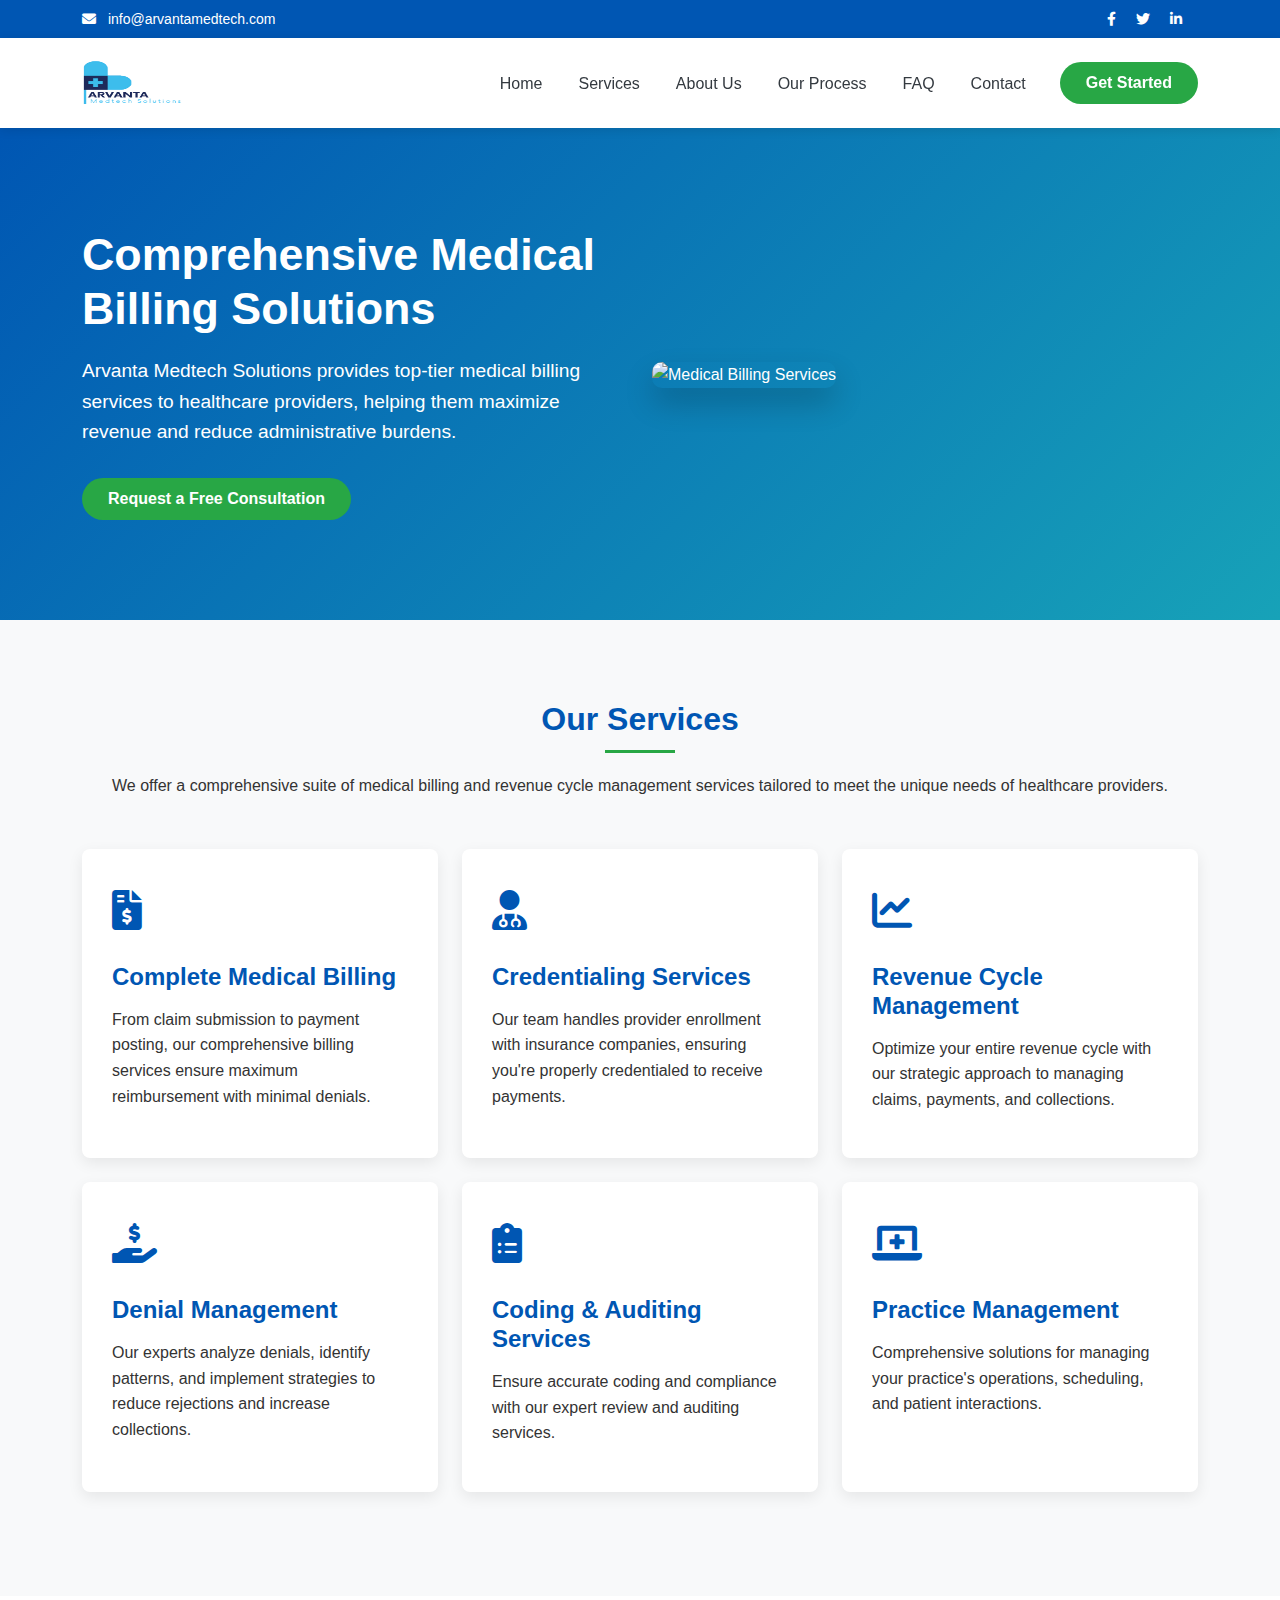
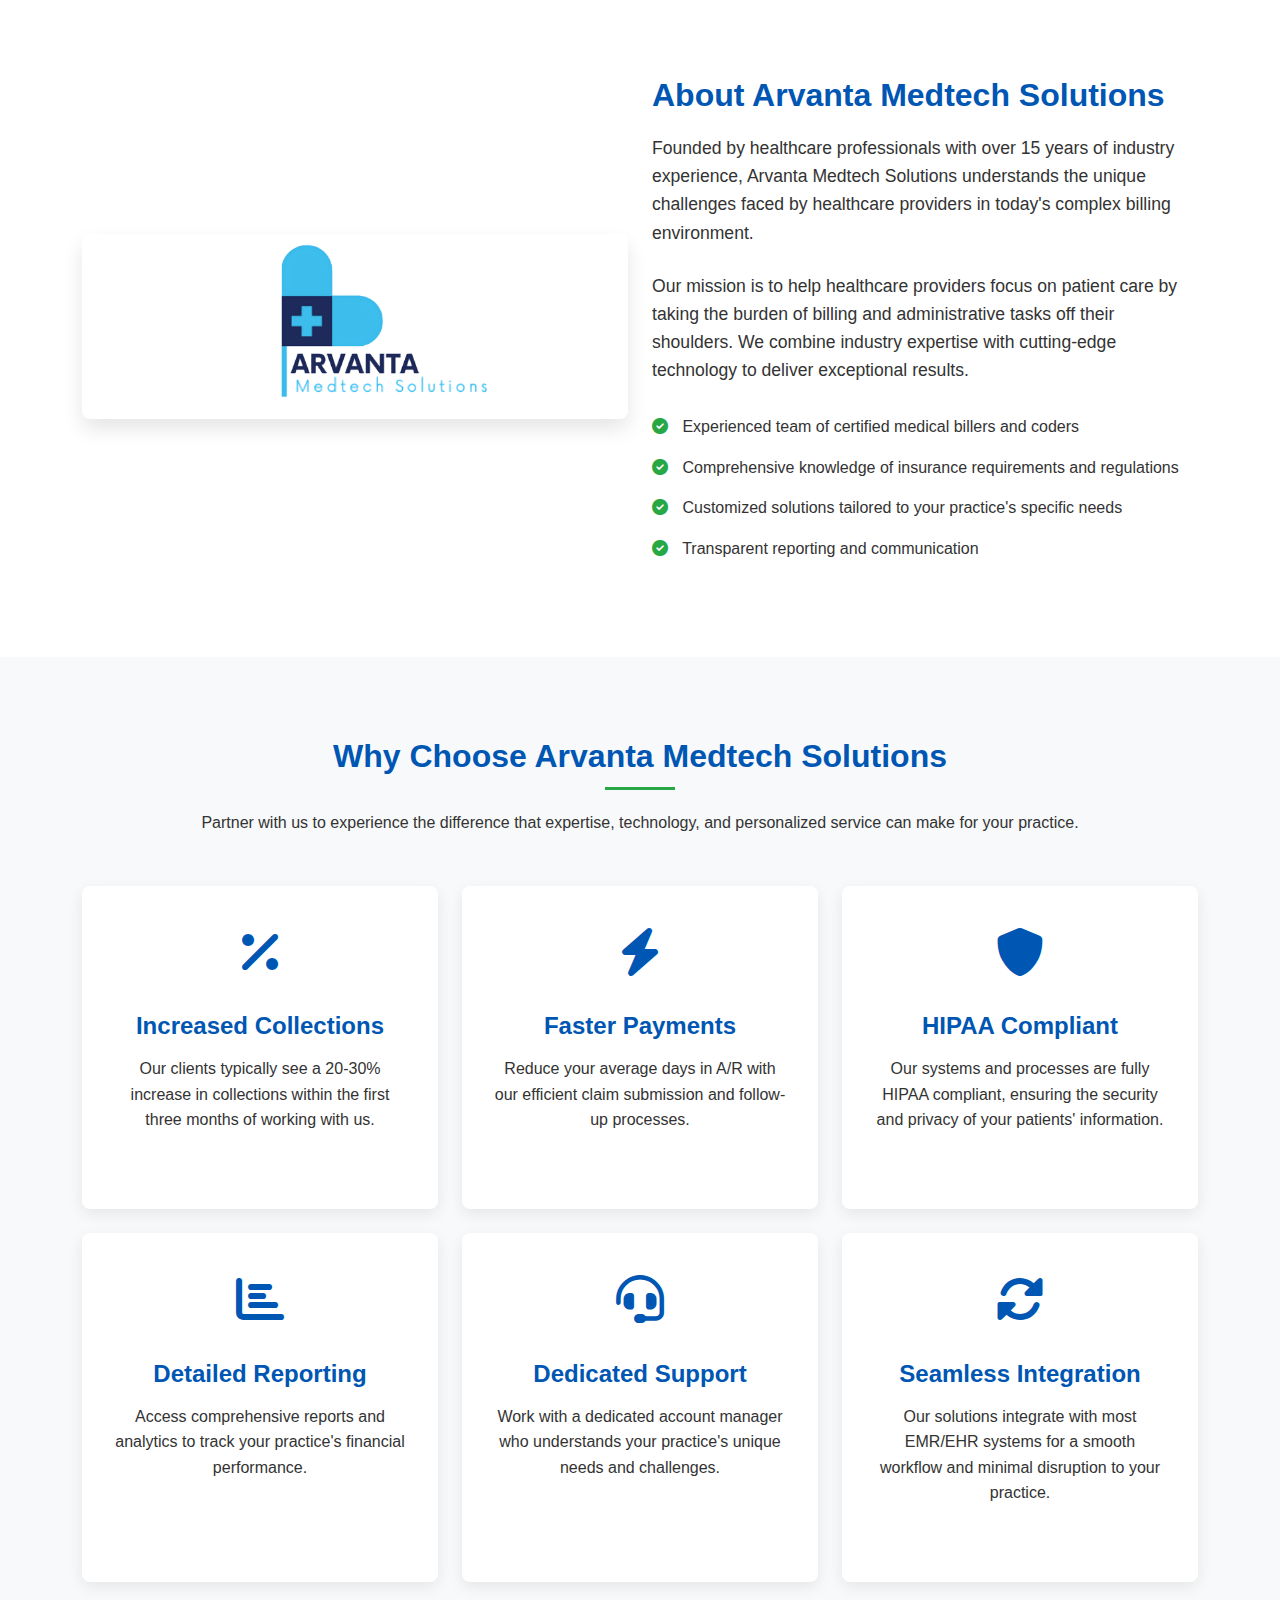
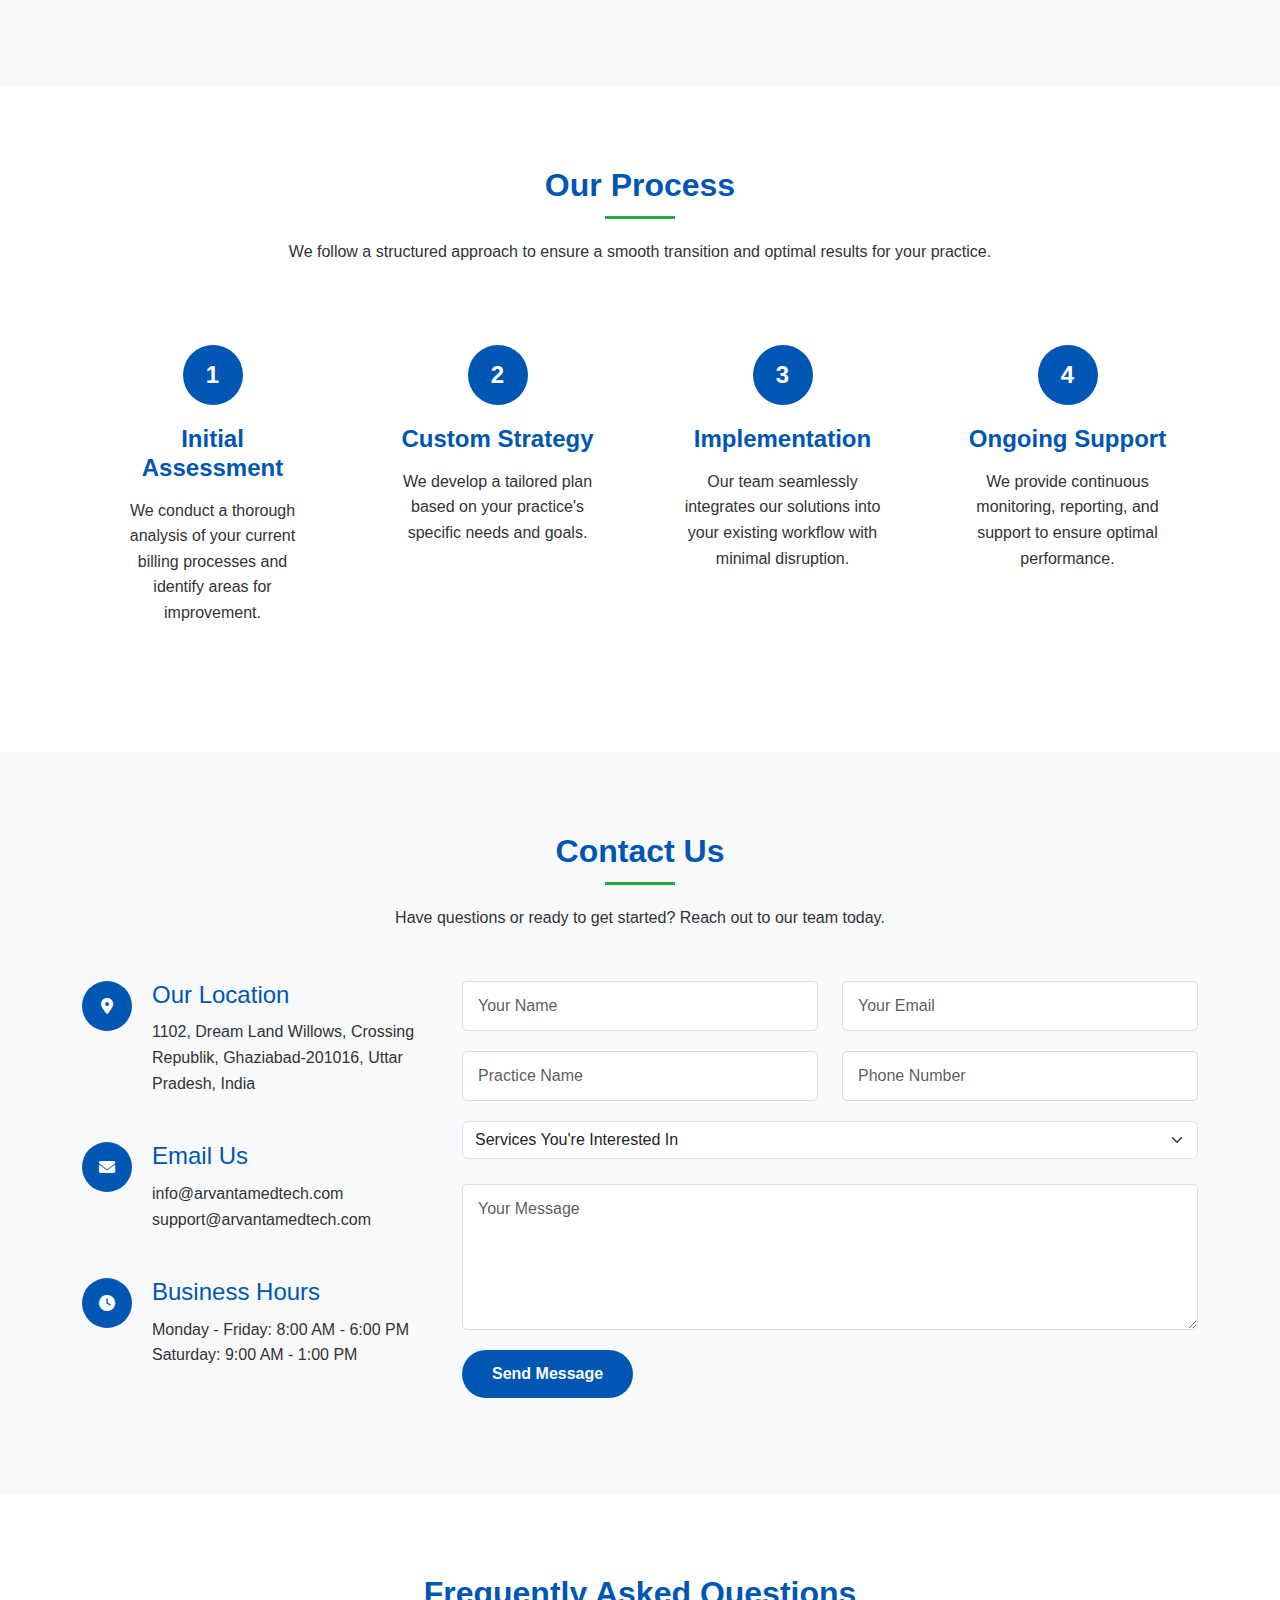
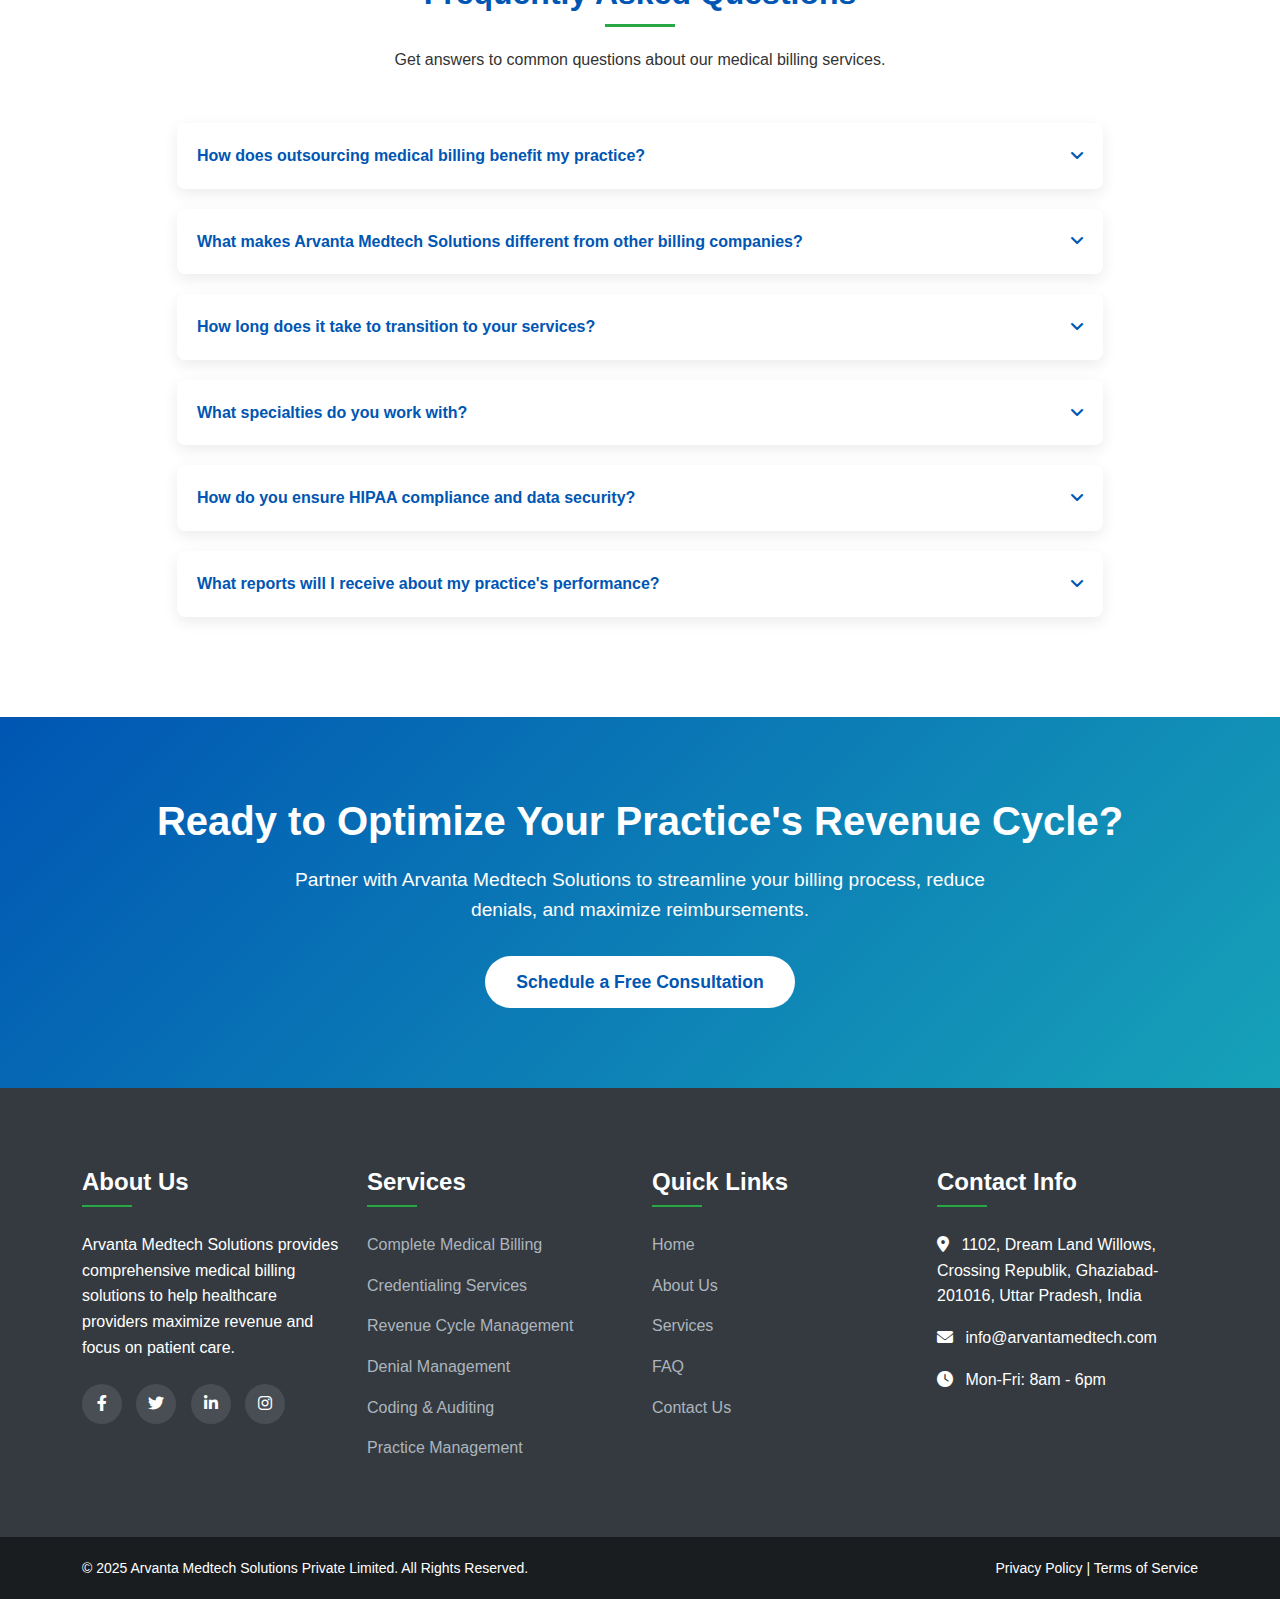
==== index.html @ c6ad0d0c "commit" ====
<!DOCTYPE html>
<html lang="en">
<head>
    <meta charset="UTF-8">
    <meta name="viewport" content="width=device-width, initial-scale=1.0">
    <title>Arvanta Medtech Solutions - Medical Billing Solutions</title>
    <!-- Bootstrap CSS -->
    <link href="https://cdn.jsdelivr.net/npm/bootstrap@5.3.0-alpha1/dist/css/bootstrap.min.css" rel="stylesheet">
    <!-- Font Awesome -->
    <link rel="icon" type="image/x-png" href="./assets/favicon.png">
    <link rel="stylesheet" href="https://cdnjs.cloudflare.com/ajax/libs/font-awesome/6.0.0/css/all.min.css">
    <link rel="stylesheet" href="./assets/style.css">
</head>
<body>
    <!-- Top Bar -->
    <div class="top-bar">
        <div class="container">
            <div class="row">
                <div class="col-md-6">
                    <i class="fas fa-envelope me-2"></i> info@arvantamedtech.com
                </div>
                <div class="col-md-6 text-end">
                    <a href="#" class="me-3"><i class="fab fa-facebook-f"></i></a>
                    <a href="#" class="me-3"><i class="fab fa-twitter"></i></a>
                    <a href="#" class="me-3"><i class="fab fa-linkedin-in"></i></a>
                </div>
            </div>
        </div>
    </div>
    
    <!-- Navigation -->
    <nav class="navbar navbar-expand-lg sticky-top">
        <div class="container">
            <a class="navbar-brand" href="index.html">
                <img src="./assets/amts_logo.png" alt="Arvanta Logo" height="400" width="100">
            </a>
            <button class="navbar-toggler" type="button" data-bs-toggle="collapse" data-bs-target="#navbarNav">
                <span class="navbar-toggler-icon"></span>
            </button>
            <div class="collapse navbar-collapse" id="navbarNav">
                <ul class="navbar-nav ms-auto">
                    <li class="nav-item">
                        <a class="nav-link" href="#home">Home</a>
                    </li>
                    <li class="nav-item">
                        <a class="nav-link" href="#services">Services</a>
                    </li>
                    <li class="nav-item">
                        <a class="nav-link" href="#about">About Us</a>
                    </li>
                    <li class="nav-item">
                        <a class="nav-link" href="#process">Our Process</a>
                    </li>
                    <li class="nav-item">
                        <a class="nav-link" href="#faq">FAQ</a>
                    </li>
                    <li class="nav-item">
                        <a class="nav-link" href="#contact">Contact</a>
                    </li>
                </ul>
                <a href="#contact" class="btn btn-get-started ms-3">Get Started</a>
            </div>
        </div>
    </nav>

    <!-- Hero Section -->
    <section id="home" class="hero-section">
        <div class="container">
            <div class="row align-items-center">
                <div class="col-lg-6 hero-content">
                    <h1>Comprehensive Medical Billing Solutions</h1>
                    <p>Arvanta Medtech Solutions provides top-tier medical billing services to healthcare providers, helping them maximize revenue and reduce administrative burdens.</p>
                    <a href="#contact" class="btn btn-get-started">Request a Free Consultation</a>
                </div>
                <div class="col-lg-6 hero-image">
                    <img src="/api/placeholder/600/400" alt="Medical Billing Services" class="img-fluid">
                </div>
            </div>
        </div>
    </section>
    
    <!-- Services Section -->
    <section id="services" class="services-section">
        <div class="container">
            <div class="section-heading">
                <h2>Our Services</h2>
                <p>We offer a comprehensive suite of medical billing and revenue cycle management services tailored to meet the unique needs of healthcare providers.</p>
            </div>
            
            <div class="row">
                <div class="col-md-4 mb-4">
                    <div class="service-card">
                        <div class="service-icon">
                            <i class="fas fa-file-invoice-dollar"></i>
                        </div>
                        <h4>Complete Medical Billing</h4>
                        <p>From claim submission to payment posting, our comprehensive billing services ensure maximum reimbursement with minimal denials.</p>
                    </div>
                </div>
                
                <div class="col-md-4 mb-4">
                    <div class="service-card">
                        <div class="service-icon">
                            <i class="fas fa-user-md"></i>
                        </div>
                        <h4>Credentialing Services</h4>
                        <p>Our team handles provider enrollment with insurance companies, ensuring you're properly credentialed to receive payments.</p>
                    </div>
                </div>
                
                <div class="col-md-4 mb-4">
                    <div class="service-card">
                        <div class="service-icon">
                            <i class="fas fa-chart-line"></i>
                        </div>
                        <h4>Revenue Cycle Management</h4>
                        <p>Optimize your entire revenue cycle with our strategic approach to managing claims, payments, and collections.</p>
                    </div>
                </div>
                
                <div class="col-md-4 mb-4">
                    <div class="service-card">
                        <div class="service-icon">
                            <i class="fas fa-hand-holding-usd"></i>
                        </div>
                        <h4>Denial Management</h4>
                        <p>Our experts analyze denials, identify patterns, and implement strategies to reduce rejections and increase collections.</p>
                    </div>
                </div>
                
                <div class="col-md-4 mb-4">
                    <div class="service-card">
                        <div class="service-icon">
                            <i class="fas fa-clipboard-list"></i>
                        </div>
                        <h4>Coding & Auditing Services</h4>
                        <p>Ensure accurate coding and compliance with our expert review and auditing services.</p>
                    </div>
                </div>
                
                <div class="col-md-4 mb-4">
                    <div class="service-card">
                        <div class="service-icon">
                            <i class="fas fa-laptop-medical"></i>
                        </div>
                        <h4>Practice Management</h4>
                        <p>Comprehensive solutions for managing your practice's operations, scheduling, and patient interactions.</p>
                    </div>
                </div>
            </div>
        </div>
    </section>
    <!-- About Section -->
    <section id="about" class="about-section">
        <div class="container">
            <div class="row align-items-center">
                <div class="col-lg-6 about-image">
                    <img src="./assets/logo.png" alt="About Arvanta Medtech" class="img-fluid">
                </div>
                <div class="col-lg-6 about-content">
                    <h2>About Arvanta Medtech Solutions</h2>
                    <p>Founded by healthcare professionals with over 15 years of industry experience, Arvanta Medtech Solutions understands the unique challenges faced by healthcare providers in today's complex billing environment.</p>
                    <p>Our mission is to help healthcare providers focus on patient care by taking the burden of billing and administrative tasks off their shoulders. We combine industry expertise with cutting-edge technology to deliver exceptional results.</p>
                    <div class="about-features">
                        <div class="feature-item">
                            <i class="fas fa-check-circle"></i> Experienced team of certified medical billers and coders
                        </div>
                        <div class="feature-item">
                            <i class="fas fa-check-circle"></i> Comprehensive knowledge of insurance requirements and regulations
                        </div>
                        <div class="feature-item">
                            <i class="fas fa-check-circle"></i> Customized solutions tailored to your practice's specific needs
                        </div>
                        <div class="feature-item">
                            <i class="fas fa-check-circle"></i> Transparent reporting and communication
                        </div>
                    </div>
                </div>
            </div>
        </div>
    </section>
    
    <!-- Why Choose Us -->
    <section id="why-choose" class="why-choose-us">
        <div class="container">
            <div class="section-heading">
                <h2>Why Choose Arvanta Medtech Solutions</h2>
                <p>Partner with us to experience the difference that expertise, technology, and personalized service can make for your practice.</p>
            </div>
            
            <div class="row">
                <div class="col-md-4 mb-4">
                    <div class="choose-us-card">
                        <div class="choose-us-icon">
                            <i class="fas fa-percentage"></i>
                        </div>
                        <h4>Increased Collections</h4>
                        <p>Our clients typically see a 20-30% increase in collections within the first three months of working with us.</p>
                    </div>
                </div>
                
                <div class="col-md-4 mb-4">
                    <div class="choose-us-card">
                        <div class="choose-us-icon">
                            <i class="fas fa-bolt"></i>
                        </div>
                        <h4>Faster Payments</h4>
                        <p>Reduce your average days in A/R with our efficient claim submission and follow-up processes.</p>
                    </div>
                </div>
                
                <div class="col-md-4 mb-4">
                    <div class="choose-us-card">
                        <div class="choose-us-icon">
                            <i class="fas fa-shield-alt"></i>
                        </div>
                        <h4>HIPAA Compliant</h4>
                        <p>Our systems and processes are fully HIPAA compliant, ensuring the security and privacy of your patients' information.</p>
                    </div>
                </div>
                
                <div class="col-md-4 mb-4">
                    <div class="choose-us-card">
                        <div class="choose-us-icon">
                            <i class="fas fa-chart-bar"></i>
                        </div>
                        <h4>Detailed Reporting</h4>
                        <p>Access comprehensive reports and analytics to track your practice's financial performance.</p>
                    </div>
                </div>
                
                <div class="col-md-4 mb-4">
                    <div class="choose-us-card">
                        <div class="choose-us-icon">
                            <i class="fas fa-headset"></i>
                        </div>
                        <h4>Dedicated Support</h4>
                        <p>Work with a dedicated account manager who understands your practice's unique needs and challenges.</p>
                    </div>
                </div>
                
                <div class="col-md-4 mb-4">
                    <div class="choose-us-card">
                        <div class="choose-us-icon">
                            <i class="fas fa-sync-alt"></i>
                        </div>
                        <h4>Seamless Integration</h4>
                        <p>Our solutions integrate with most EMR/EHR systems for a smooth workflow and minimal disruption to your practice.</p>
                    </div>
                </div>
            </div>
        </div>
    </section>
    
    <!-- Process Section -->
    <section id="process" class="process-section">
        <div class="container">
            <div class="section-heading">
                <h2>Our Process</h2>
                <p>We follow a structured approach to ensure a smooth transition and optimal results for your practice.</p>
            </div>
            
            <div class="row">
                <div class="col-md-3">
                    <div class="process-step">
                        <div class="step-number">1</div>
                        <h4>Initial Assessment</h4>
                        <p>We conduct a thorough analysis of your current billing processes and identify areas for improvement.</p>
                    </div>
                </div>
                
                <div class="col-md-3">
                    <div class="process-step">
                        <div class="step-number">2</div>
                        <h4>Custom Strategy</h4>
                        <p>We develop a tailored plan based on your practice's specific needs and goals.</p>
                    </div>
                </div>
                
                <div class="col-md-3">
                    <div class="process-step">
                        <div class="step-number">3</div>
                        <h4>Implementation</h4>
                        <p>Our team seamlessly integrates our solutions into your existing workflow with minimal disruption.</p>
                    </div>
                </div>
                
                <div class="col-md-3">
                    <div class="process-step">
                        <div class="step-number">4</div>
                        <h4>Ongoing Support</h4>
                        <p>We provide continuous monitoring, reporting, and support to ensure optimal performance.</p>
                    </div>
                </div>
            </div>
        </div>
    </section>

<!-- Contact Section -->
<section id="contact" class="contact-section">
    <div class="container">
        <div class="section-heading">
            <h2>Contact Us</h2>
            <p>Have questions or ready to get started? Reach out to our team today.</p>
        </div>
        
        <div class="row">
            <div class="col-lg-4">
                <div class="contact-info">
                    <div class="contact-info-item">
                        <div class="contact-icon">
                            <i class="fas fa-map-marker-alt"></i>
                        </div>
                        <div class="contact-details">
                            <h4>Our Location</h4>
                            <p>1102, Dream Land Willows, Crossing Republik, Ghaziabad-201016, Uttar Pradesh, India</p>
                        </div>
                    </div>
                    
                    <div class="contact-info-item">
                        <div class="contact-icon">
                            <i class="fas fa-envelope"></i>
                        </div>
                        <div class="contact-details">
                            <h4>Email Us</h4>
                            <p>info@arvantamedtech.com<br>support@arvantamedtech.com</p>
                        </div>
                    </div>
                    
                    <div class="contact-info-item">
                        <div class="contact-icon">
                            <i class="fas fa-clock"></i>
                        </div>
                        <div class="contact-details">
                            <h4>Business Hours</h4>
                            <p>Monday - Friday: 8:00 AM - 6:00 PM<br>Saturday: 9:00 AM - 1:00 PM</p>
                        </div>
                    </div>
                </div>
            </div>
            
            <div class="col-lg-8">
                <form class="contact-form">
                    <div class="row">
                        <div class="col-md-6">
                            <input type="text" class="form-control" placeholder="Your Name" required>
                        </div>
                        <div class="col-md-6">
                            <input type="email" class="form-control" placeholder="Your Email" required>
                        </div>
                    </div>
                    
                    <div class="row">
                        <div class="col-md-6">
                            <input type="text" class="form-control" placeholder="Practice Name">
                        </div>
                        <div class="col-md-6">
                            <input type="tel" class="form-control" placeholder="Phone Number">
                        </div>
                    </div>
                    
                    <div class="row">
                        <div class="col">
                            <select class="form-select">
                                <option selected>Services You're Interested In</option>
                                <option value="1">Complete Medical Billing</option>
                                <option value="2">Credentialing Services</option>
                                <option value="3">Revenue Cycle Management</option>
                                <option value="4">Denial Management</option>
                                <option value="5">Coding & Auditing Services</option>
                                <option value="6">Practice Management</option>
                            </select><br>
                        </div>
                    </div>
                    
                    <div class="row">
                        <div class="col">
                            <textarea class="form-control" rows="5" placeholder="Your Message" required></textarea>
                        </div>
                    </div>
                    
                    <div class="row">
                        <div class="col">
                            <button type="submit" class="btn btn-submit">Send Message</button>
                        </div>
                    </div>
                </form>
            </div>
        </div>
    </div>
</section>
<!-- FAQ Section -->
<section id="faq" class="faq-section">
    <div class="container">
        <div class="section-heading">
            <h2>Frequently Asked Questions</h2>
            <p>Get answers to common questions about our medical billing services.</p>
        </div>
        
        <div class="row">
            <div class="col-lg-10 mx-auto">
                <div class="faq-item">
                    <div class="faq-question">
                        How does outsourcing medical billing benefit my practice?
                    </div>
                    <div class="faq-answer">
                        <p>Outsourcing medical billing to Arvanta Medtech Solutions offers numerous benefits, including increased revenue, reduced administrative burden, fewer claim denials, faster payments, and access to billing expertise without the overhead of hiring and training in-house staff. Our specialized team stays up-to-date with the latest coding and billing regulations to ensure compliance and maximize reimbursements.</p>
                    </div>
                </div>
                
                <div class="faq-item">
                    <div class="faq-question">
                        What makes Arvanta Medtech Solutions different from other billing companies?
                    </div>
                    <div class="faq-answer">
                        <p>Arvanta Medtech Solutions stands out through our personalized approach, dedicated account managers, specialized expertise in multiple specialties, transparent reporting, and proven track record of increasing collections. We don't just process claims - we partner with you to optimize your entire revenue cycle and provide ongoing support and strategic guidance.</p>
                    </div>
                </div>
                
                <div class="faq-item">
                    <div class="faq-question">
                        How long does it take to transition to your services?
                    </div>
                    <div class="faq-answer">
                        <p>The transition to our services typically takes 2-4 weeks, depending on the size and complexity of your practice. Our implementation team works closely with your staff to ensure a smooth transition with minimal disruption to your operations. We provide comprehensive training and support throughout the process.</p>
                    </div>
                </div>
                
                <div class="faq-item">
                    <div class="faq-question">
                        What specialties do you work with?
                    </div>
                    <div class="faq-answer">
                        <p>We work with a wide range of medical specialties, including but not limited to: Family Medicine, Internal Medicine, Cardiology, Orthopedics, Pediatrics, OB/GYN, Neurology, Dermatology, Psychiatry, Physical Therapy, and Urgent Care. Our team has specialized knowledge in the billing requirements for each specialty we serve.</p>
                    </div>
                </div>
                
                <div class="faq-item">
                    <div class="faq-question">
                        How do you ensure HIPAA compliance and data security?
                    </div>
                    <div class="faq-answer">
                        <p>We maintain strict HIPAA compliance through secure data transmission protocols, staff training, regular security audits, and encrypted systems. All our processes and technology are designed to protect patient information and ensure privacy. We undergo regular third-party security assessments and maintain comprehensive security policies and procedures.</p>
                    </div>
                </div>
                
                <div class="faq-item">
                    <div class="faq-question">
                        What reports will I receive about my practice's performance?
                    </div>
                    <div class="faq-answer">
                        <p>You'll receive comprehensive monthly performance reports that include key metrics such as collections, accounts receivable, denial rates, and aging reports. We also provide customized reports based on your specific needs and goals. Our analytics platform gives you real-time access to your practice's financial performance data.</p>
                    </div>
                </div>
            </div>
        </div>
    </div>
</section>

<!-- CTA Section -->
<section class="cta-section">
    <div class="container">
        <div class="cta-content">
            <h2>Ready to Optimize Your Practice's Revenue Cycle?</h2>
            <p>Partner with Arvanta Medtech Solutions to streamline your billing process, reduce denials, and maximize reimbursements.</p>
            <a href="#contact" class="btn btn-cta">Schedule a Free Consultation</a>
        </div>
    </div>
</section>

<!-- Footer -->
<footer class="footer">
    <div class="container">
        <div class="row">
            <div class="col-lg-3 col-md-6 mb-4 mb-lg-0">
                <div class="footer-widget">
                    <h4>About Us</h4>
                    <p>Arvanta Medtech Solutions provides comprehensive medical billing solutions to help healthcare providers maximize revenue and focus on patient care.</p>
                    <div class="footer-social mt-4">
                        <a href="#"><i class="fab fa-facebook-f"></i></a>
                        <a href="#"><i class="fab fa-twitter"></i></a>
                        <a href="#"><i class="fab fa-linkedin-in"></i></a>
                        <a href="#"><i class="fab fa-instagram"></i></a>
                    </div>
                </div>
            </div>
            
            <div class="col-lg-3 col-md-6 mb-4 mb-lg-0">
                <div class="footer-widget">
                    <h4>Services</h4>
                    <ul class="footer-links">
                        <li><a href="#">Complete Medical Billing</a></li>
                        <li><a href="#">Credentialing Services</a></li>
                        <li><a href="#">Revenue Cycle Management</a></li>
                        <li><a href="#">Denial Management</a></li>
                        <li><a href="#">Coding & Auditing</a></li>
                        <li><a href="#">Practice Management</a></li>
                    </ul>
                </div>
            </div>
            
            <div class="col-lg-3 col-md-6 mb-4 mb-lg-0">
                <div class="footer-widget">
                    <h4>Quick Links</h4>
                    <ul class="footer-links">
                        <li><a href="#home">Home</a></li>
                        <li><a href="#about">About Us</a></li>
                        <li><a href="#services">Services</a></li>
                        <li><a href="#faq">FAQ</a></li>
                        <li><a href="#contact">Contact Us</a></li>
                    </ul>
                </div>
            </div>
            
            <div class="col-lg-3 col-md-6">
                <div class="footer-widget">
                    <h4>Contact Info</h4>
                    <div class="footer-contact-info">
                        <p><i class="fas fa-map-marker-alt me-2"></i> 1102, Dream Land Willows, Crossing Republik, Ghaziabad-201016, Uttar Pradesh, India</p>
                        <p><i class="fas fa-envelope me-2"></i> info@arvantamedtech.com</p>
                        <p><i class="fas fa-clock me-2"></i> Mon-Fri: 8am - 6pm</p>
                    </div>
                </div>
            </div>
        </div>
    </div>
    
    <div class="footer-bottom">
        <div class="container">
            <div class="row">
                <div class="col-md-6">
                    <p>&copy; 2025 Arvanta Medtech Solutions Private Limited. All Rights Reserved.</p>
                </div>
                <div class="col-md-6 text-md-end">
                    <p>Privacy Policy | Terms of Service</p>
                </div>
            </div>
        </div>
    </div>
</footer>

<!-- Bootstrap JS Bundle with Popper -->
<script src="https://cdn.jsdelivr.net/npm/bootstrap@5.3.0-alpha1/dist/js/bootstrap.bundle.min.js"></script>

<!-- Custom JavaScript -->
<script src="./assets/myscripts.js"></script>
</body>
</html>
---- assets/style.css ----
/* Custom CSS */
:root {
    --primary-color: #0056b3;
    --secondary-color: #17a2b8;
    --dark-color: #343a40;
    --light-color: #f8f9fa;
    --accent-color: #28a745;
}

body {
    font-family: 'Arial', sans-serif;
    line-height: 1.6;
    color: #333;
}

/* Header Styles */
.top-bar {
    background-color: var(--primary-color);
    color: white;
    padding: 8px 0;
    font-size: 14px;
}

.top-bar a {
    color: white;
    text-decoration: none;
}

.navbar {
    padding: 15px 0;
    background-color: white;
    box-shadow: 0 2px 10px rgba(0,0,0,0.1);
}

.navbar-brand img {
    max-height: 50px;
}

.nav-link {
    color: var(--dark-color) !important;
    font-weight: 500;
    margin: 0 10px;
    transition: color 0.3s;
}

.nav-link:hover {
    color: var(--primary-color) !important;
}

.btn-get-started {
    background-color: var(--accent-color);
    color: white;
    border-radius: 30px;
    padding: 8px 25px;
    font-weight: 600;
    transition: all 0.3s;
}

.btn-get-started:hover {
    background-color: #218838;
    transform: translateY(-2px);
}

/* Hero Section */
.hero-section {
    background: linear-gradient(135deg, var(--primary-color) 0%, var(--secondary-color) 100%);
    color: white;
    padding: 100px 0;
    position: relative;
}

.hero-content h1 {
    font-size: 2.8rem;
    font-weight: 700;
    margin-bottom: 20px;
}

.hero-content p {
    font-size: 1.2rem;
    margin-bottom: 30px;
    max-width: 600px;
}

.hero-image img {
    max-width: 100%;
    border-radius: 10px;
    box-shadow: 0 15px 30px rgba(0,0,0,0.2);
}

/* Services Section */
.services-section {
    padding: 80px 0;
    background-color: var(--light-color);
}

.section-heading {
    text-align: center;
    margin-bottom: 50px;
}

.section-heading h2 {
    color: var(--primary-color);
    font-weight: 700;
    position: relative;
    padding-bottom: 15px;
    margin-bottom: 20px;
}

.section-heading h2:after {
    content: '';
    position: absolute;
    bottom: 0;
    left: 50%;
    transform: translateX(-50%);
    height: 3px;
    width: 70px;
    background-color: var(--accent-color);
}

.service-card {
    background: white;
    border-radius: 8px;
    padding: 30px;
    box-shadow: 0 5px 15px rgba(0,0,0,0.08);
    transition: all 0.3s;
    height: 100%;
}

.service-card:hover {
    transform: translateY(-10px);
    box-shadow: 0 15px 30px rgba(0,0,0,0.12);
}

.service-icon {
    font-size: 2.5rem;
    color: var(--primary-color);
    margin-bottom: 20px;
}

.service-card h4 {
    color: var(--primary-color);
    font-weight: 600;
    margin-bottom: 15px;
}
    
/* About Section */
.about-section {
    padding: 80px 0;
}

.about-image img {
    width: 100%;
    border-radius: 8px;
    box-shadow: 0 10px 20px rgba(0,0,0,0.1);
}

.about-content h2 {
    color: var(--primary-color);
    font-weight: 700;
    margin-bottom: 20px;
}

.about-content p {
    margin-bottom: 25px;
    font-size: 1.1rem;
}

.about-features {
    margin-top: 30px;
}

.feature-item {
    margin-bottom: 15px;
}

.feature-item i {
    color: var(--accent-color);
    margin-right: 10px;
}

/* Why Choose Us */
.why-choose-us {
    background-color: var(--light-color);
    padding: 80px 0;
}

.choose-us-card {
    text-align: center;
    padding: 30px;
    background: white;
    border-radius: 8px;
    box-shadow: 0 5px 15px rgba(0,0,0,0.08);
    margin-bottom: 30px;
    height: 100%;
    transition: all 0.3s;
}

.choose-us-card:hover {
    transform: translateY(-10px);
    box-shadow: 0 15px 30px rgba(0,0,0,0.12);
}

.choose-us-icon {
    font-size: 3rem;
    color: var(--primary-color);
    margin-bottom: 20px;
}

.choose-us-card h4 {
    color: var(--primary-color);
    font-weight: 600;
    margin-bottom: 15px;
}

/* Process Section */
.process-section {
    padding: 80px 0;
}

.process-step {
    text-align: center;
    padding: 30px;
    position: relative;
}

.step-number {
    display: inline-block;
    width: 60px;
    height: 60px;
    line-height: 60px;
    border-radius: 50%;
    background-color: var(--primary-color);
    color: white;
    font-size: 24px;
    font-weight: 600;
    margin-bottom: 20px;
}

.process-step h4 {
    color: var(--primary-color);
    font-weight: 600;
    margin-bottom: 15px;
}

.process-step:after {
    content: '';
    position: absolute;
    top: 30px;
    right: -30px;
    width: 60px;
    height: 2px;
    background-color: var(--primary-color);
}

.process-step:last-child:after {
    display: none;
}

/* Testimonials Section */
.testimonials-section {
    background-color: var(--light-color);
    padding: 80px 0;
}

.testimonial-card {
    background: white;
    border-radius: 8px;
    padding: 30px;
    box-shadow: 0 5px 15px rgba(0,0,0,0.08);
    height: 100%;
}

.testimonial-text {
    font-style: italic;
    margin-bottom: 20px;
    position: relative;
    padding-left: 20px;
    border-left: 3px solid var(--primary-color);
}

.testimonial-client {
    display: flex;
    align-items: center;
}

.client-image {
    width: 60px;
    height: 60px;
    border-radius: 50%;
    overflow: hidden;
    margin-right: 15px;
}

.client-image img {
    width: 100%;
    height: 100%;
    object-fit: cover;
}

.client-info h5 {
    margin-bottom: 5px;
    color: var(--primary-color);
}

.client-info p {
    margin-bottom: 0;
    color: #6c757d;
}

/* CTA Section */
.cta-section {
    background: linear-gradient(135deg, var(--primary-color) 0%, var(--secondary-color) 100%);
    padding: 80px 0;
    color: white;
    text-align: center;
}

.cta-content h2 {
    font-size: 2.5rem;
    font-weight: 700;
    margin-bottom: 20px;
}

.cta-content p {
    font-size: 1.2rem;
    margin-bottom: 30px;
    max-width: 700px;
    margin-left: auto;
    margin-right: auto;
}

.btn-cta {
    background-color: white;
    color: var(--primary-color);
    border-radius: 30px;
    padding: 12px 30px;
    font-weight: 600;
    font-size: 1.1rem;
    transition: all 0.3s;
}

.btn-cta:hover {
    background-color: var(--accent-color);
    color: white;
    transform: translateY(-3px);
}

/* FAQ Section */
.faq-section {
    padding: 80px 0;
}

.faq-item {
    margin-bottom: 20px;
}

.faq-question {
    background-color: white;
    padding: 20px;
    border-radius: 8px;
    box-shadow: 0 5px 15px rgba(0,0,0,0.08);
    cursor: pointer;
    position: relative;
    font-weight: 600;
    color: var(--primary-color);
}

.faq-question:after {
    content: "\f107";
    font-family: "Font Awesome 5 Free";
    position: absolute;
    right: 20px;
    top: 50%;
    transform: translateY(-50%);
    transition: all 0.3s;
}

.faq-question.active:after {
    transform: translateY(-50%) rotate(180deg);
}

.faq-answer {
    padding: 20px;
    background-color: #f8f9fa;
    border-radius: 0 0 8px 8px;
    display: none;
}

/* Contact Section */
.contact-section {
    padding: 80px 0;
    background-color: var(--light-color);
}

.contact-info-item {
    display: flex;
    margin-bottom: 30px;
}

.contact-icon {
    width: 50px;
    height: 50px;
    background-color: var(--primary-color);
    color: white;
    border-radius: 50%;
    display: flex;
    align-items: center;
    justify-content: center;
    margin-right: 20px;
    flex-shrink: 0;
}

.contact-details h4 {
    color: var(--primary-color);
    margin-bottom: 10px;
}

.contact-form input,
.contact-form textarea {
    border-radius: 5px;
    padding: 12px 15px;
    margin-bottom: 20px;
    border: 1px solid #ddd;
}

.btn-submit {
    background-color: var(--primary-color);
    color: white;
    border: none;
    padding: 12px 30px;
    border-radius: 30px;
    font-weight: 600;
    transition: all 0.3s;
}

.btn-submit:hover {
    background-color: var(--secondary-color);
    transform: translateY(-2px);
}

/* Footer */
.footer {
    background-color: var(--dark-color);
    color: white;
    padding: 80px 0 0;
}

.footer-widget h4 {
    color: white;
    margin-bottom: 25px;
    font-weight: 600;
    position: relative;
    padding-bottom: 10px;
}

.footer-widget h4:after {
    content: '';
    position: absolute;
    bottom: 0;
    left: 0;
    height: 2px;
    width: 50px;
    background-color: var(--accent-color);
}

.footer-links {
    list-style: none;
    padding-left: 0;
}

.footer-links li {
    margin-bottom: 15px;
}

.footer-links a {
    color: #adb5bd;
    text-decoration: none;
    transition: all 0.3s;
}

.footer-links a:hover {
    color: white;
    padding-left: 5px;
}

.footer-social a {
    display: inline-block;
    width: 40px;
    height: 40px;
    background-color: rgba(255,255,255,0.1);
    color: white;
    border-radius: 50%;
    text-align: center;
    line-height: 40px;
    margin-right: 10px;
    transition: all 0.3s;
}

.footer-social a:hover {
    background-color: var(--primary-color);
    transform: translateY(-3px);
}

.footer-bottom {
    background-color: #1a1d20;
    padding: 20px 0;
    margin-top: 60px;
    font-size: 14px;
}

.footer-bottom p {
    margin-bottom: 0;
}

/* Responsive Styles */
@media (max-width: 991px) {
    .hero-content {
        text-align: center;
        margin-bottom: 40px;
    }
    
    .process-step:after {
        display: none;
    }
    
    .about-image {
        margin-bottom: 30px;
    }
}

@media (max-width: 767px) {
    .hero-section {
        padding: 60px 0;
    }
    
    .hero-content h1 {
        font-size: 2.2rem;
    }
    
    .section-heading h2 {
        font-size: 1.8rem;
    }
    
    .cta-content h2 {
        font-size: 2rem;
    }
}
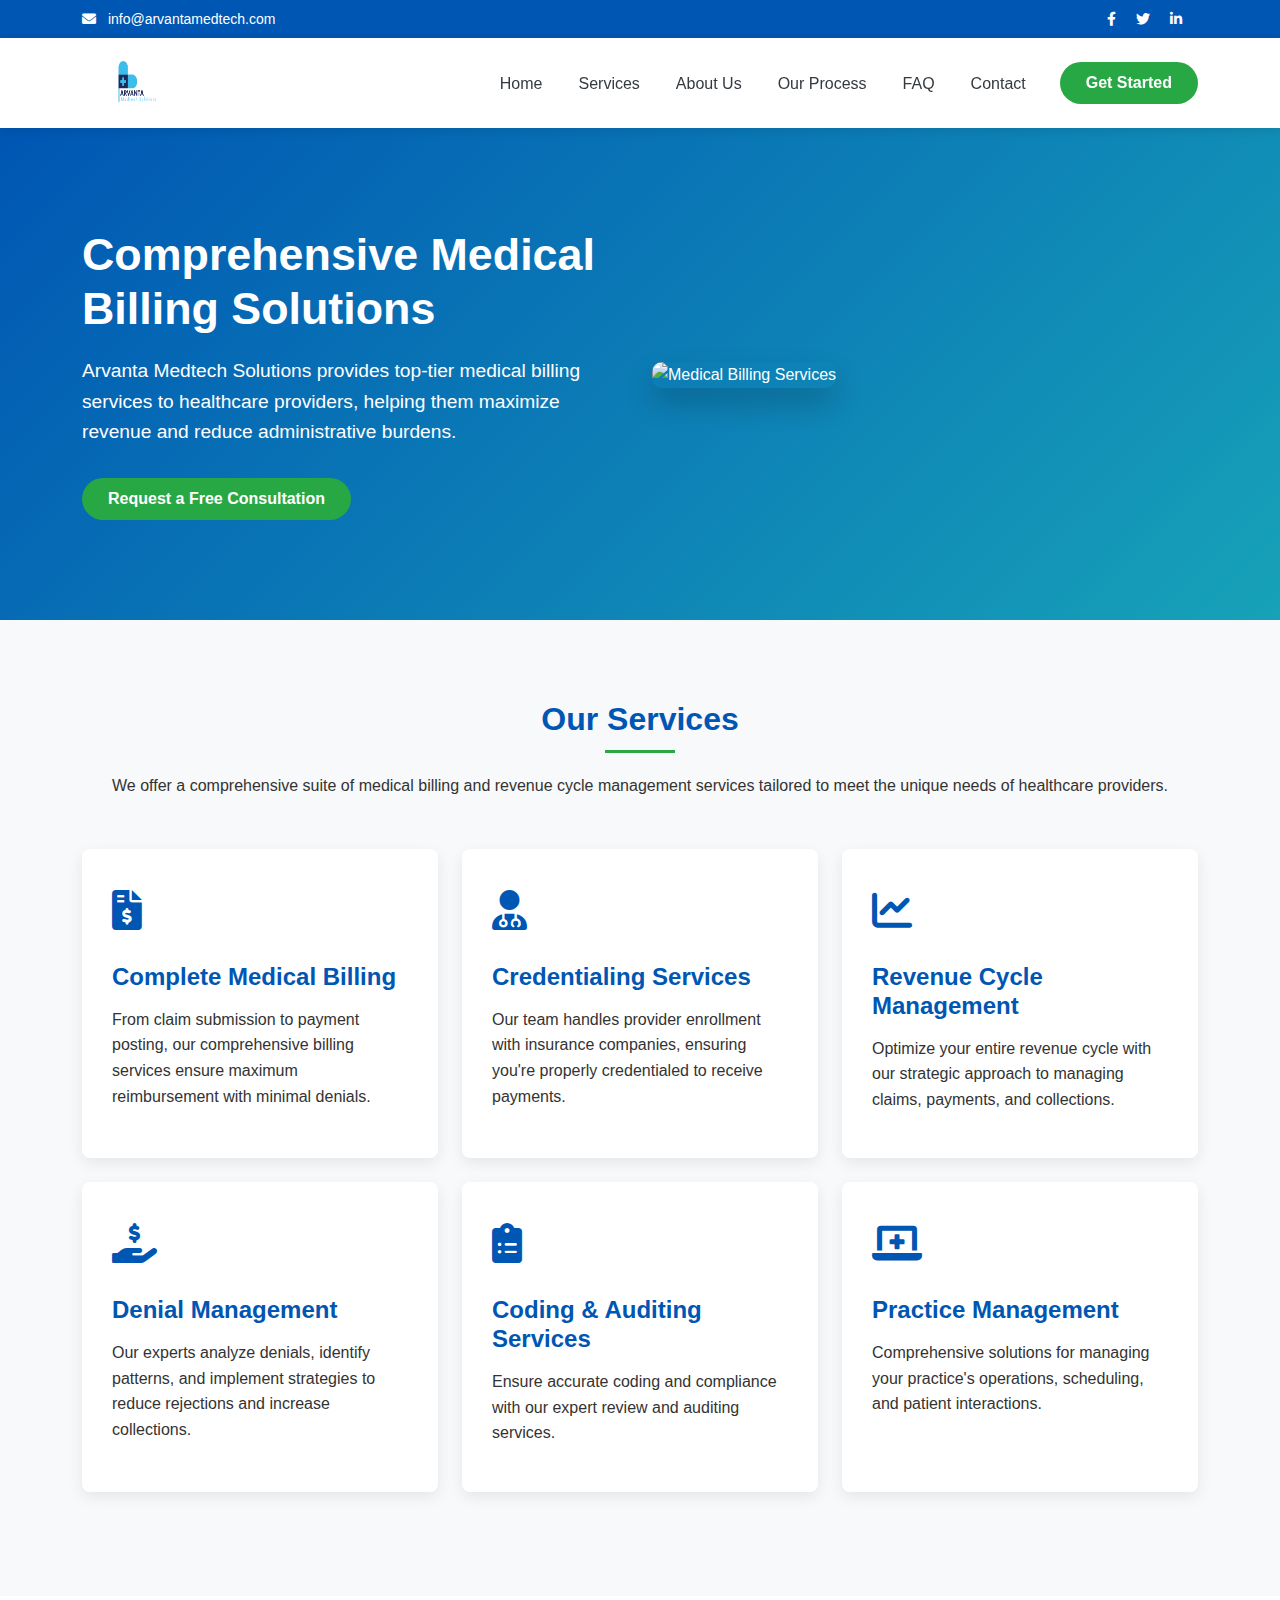
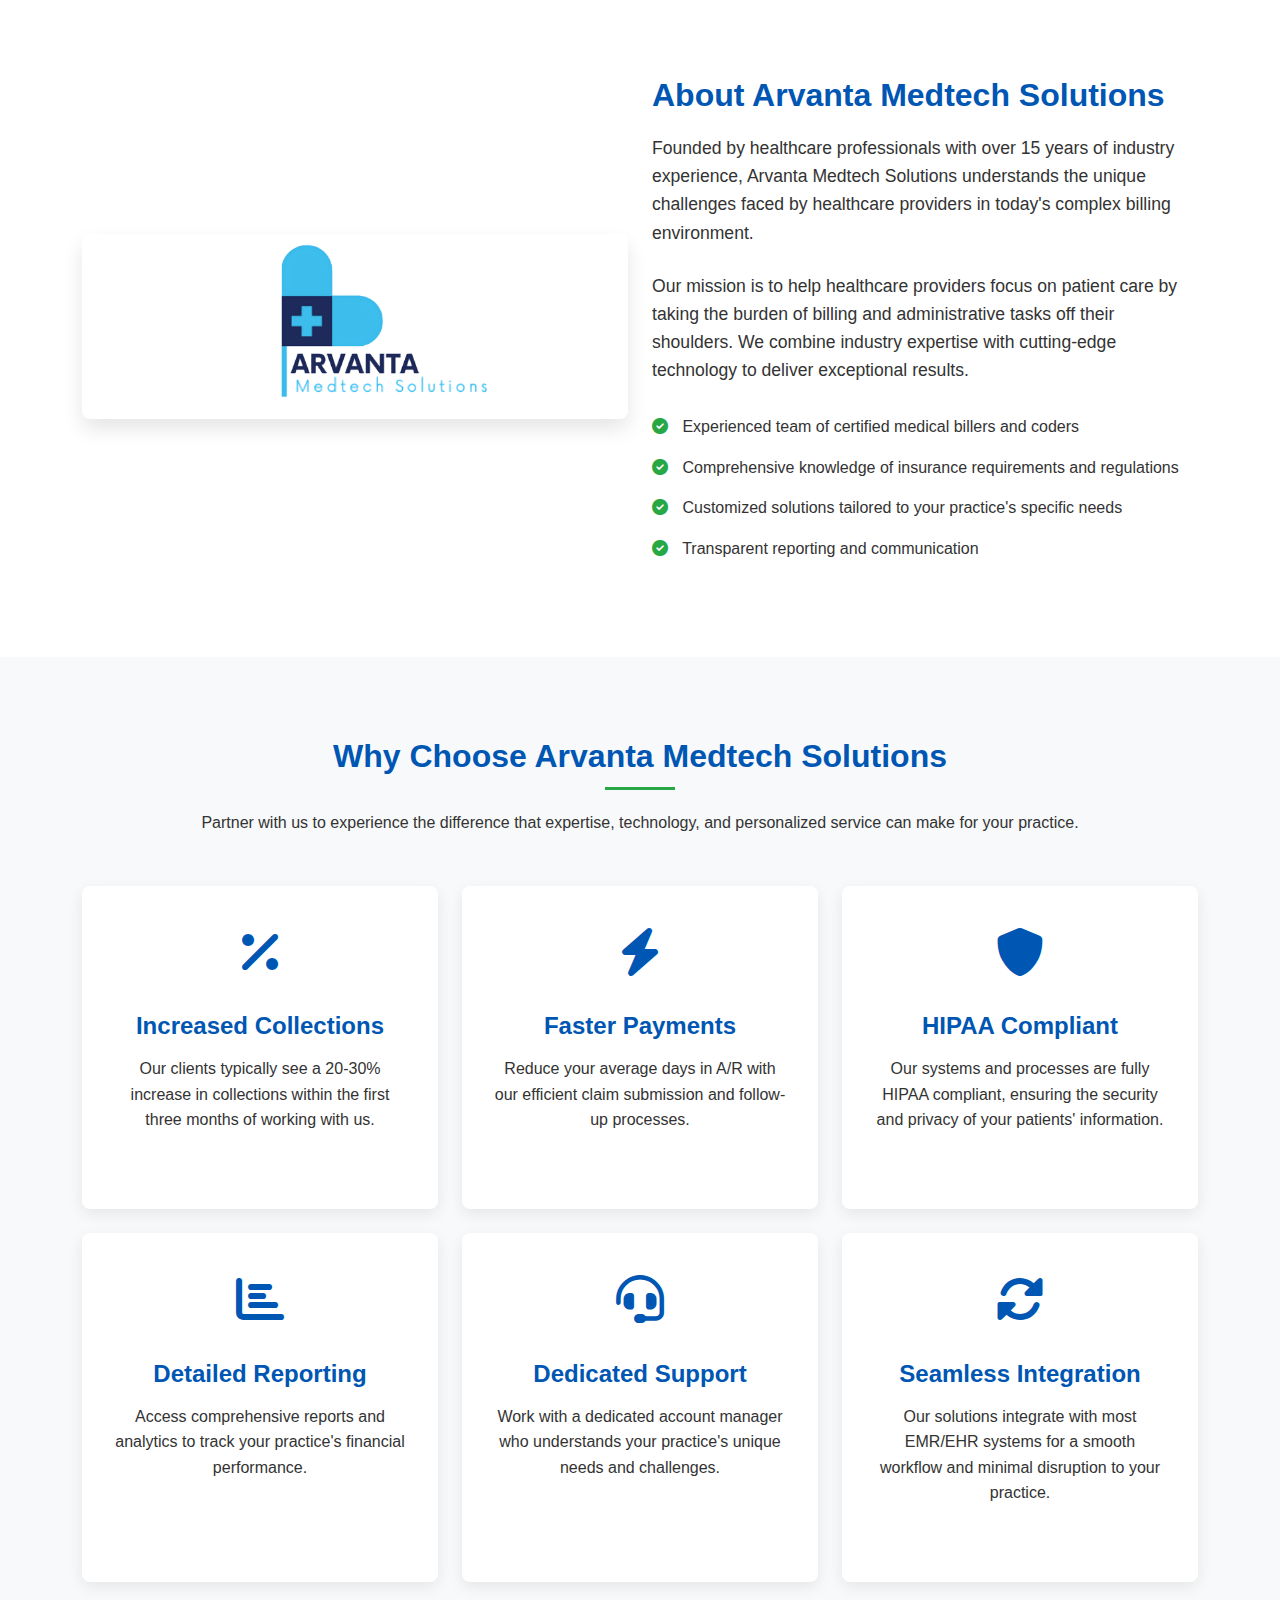
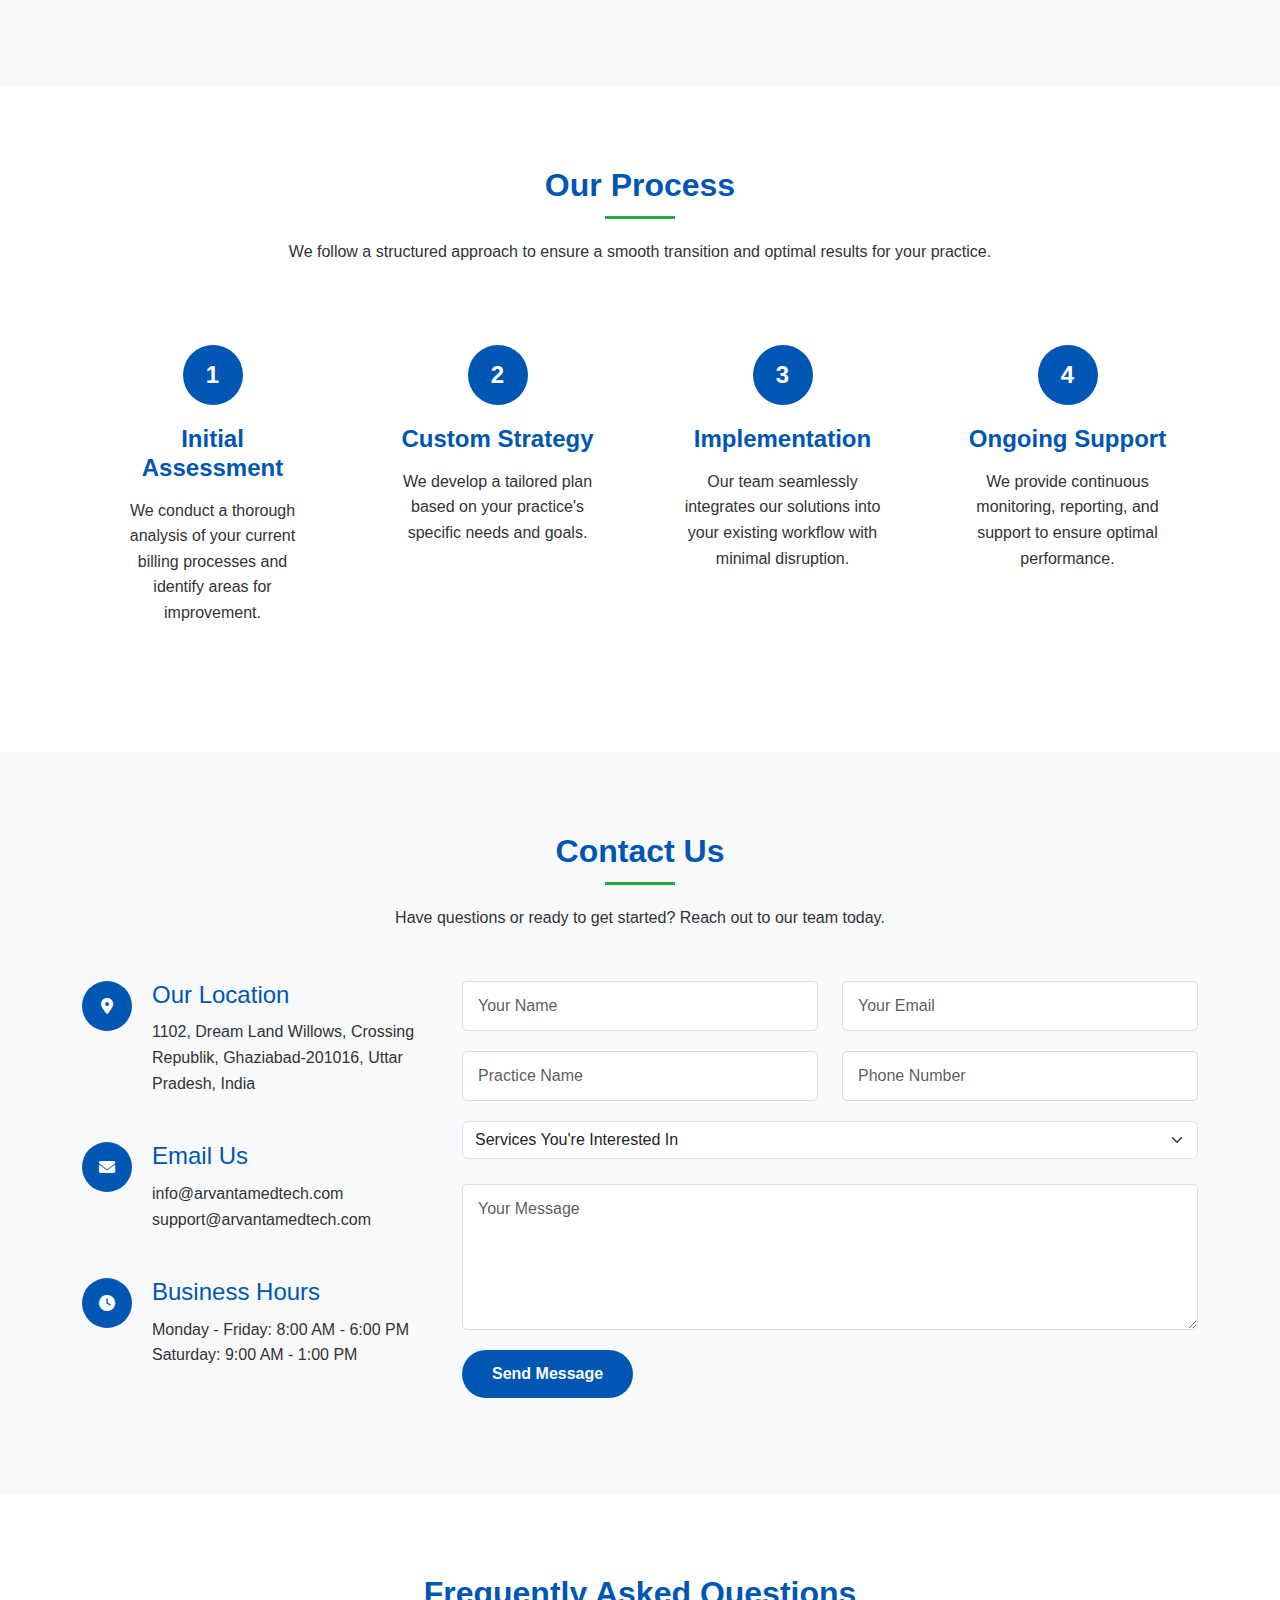
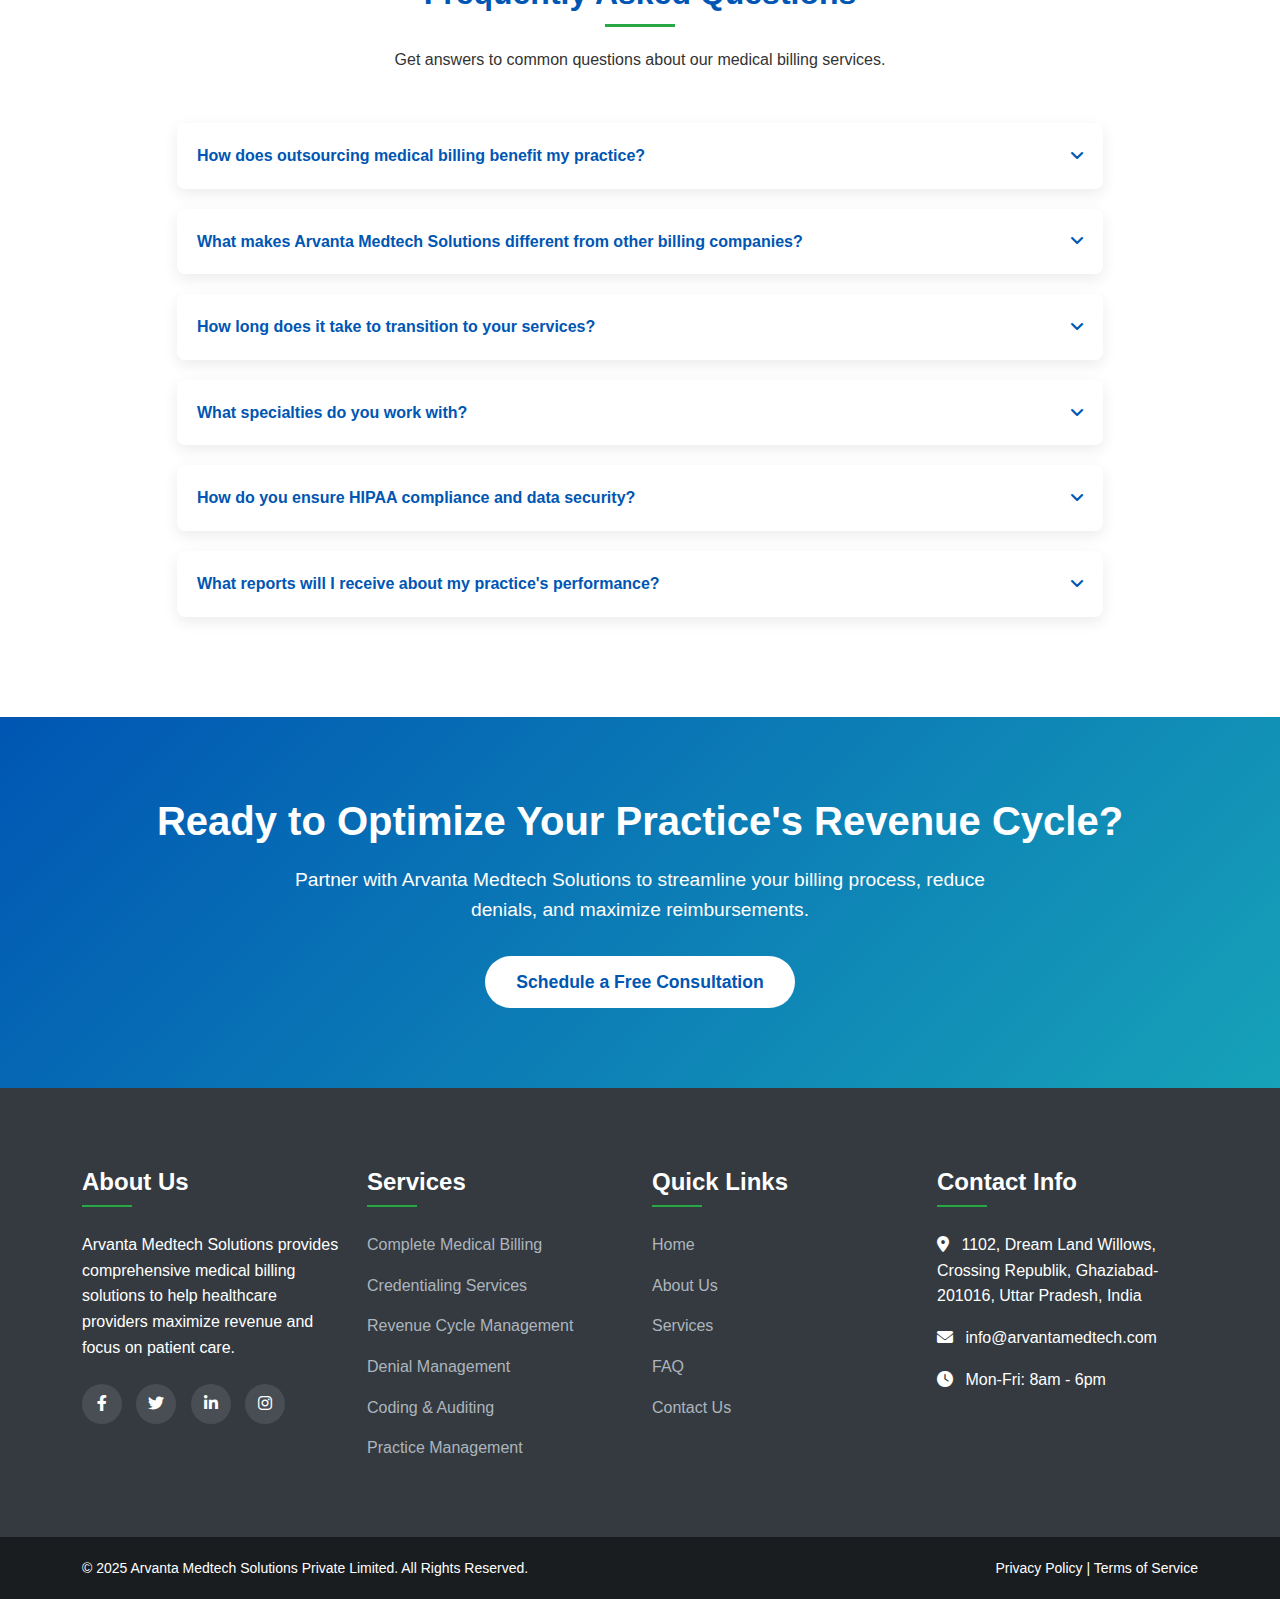
==== commit 3078ee8b: "commit" ====
--- a/index.html
+++ b/index.html
@@ -32,7 +32,7 @@
     <nav class="navbar navbar-expand-lg sticky-top">
         <div class="container">
             <a class="navbar-brand" href="index.html">
-                <img src="./assets/amts_logo.png" alt="Arvanta Logo" height="400" width="100">
+                <img src="./assets/logo.png" alt="Arvanta Logo" height="400" width="100">
             </a>
             <button class="navbar-toggler" type="button" data-bs-toggle="collapse" data-bs-target="#navbarNav">
                 <span class="navbar-toggler-icon"></span>
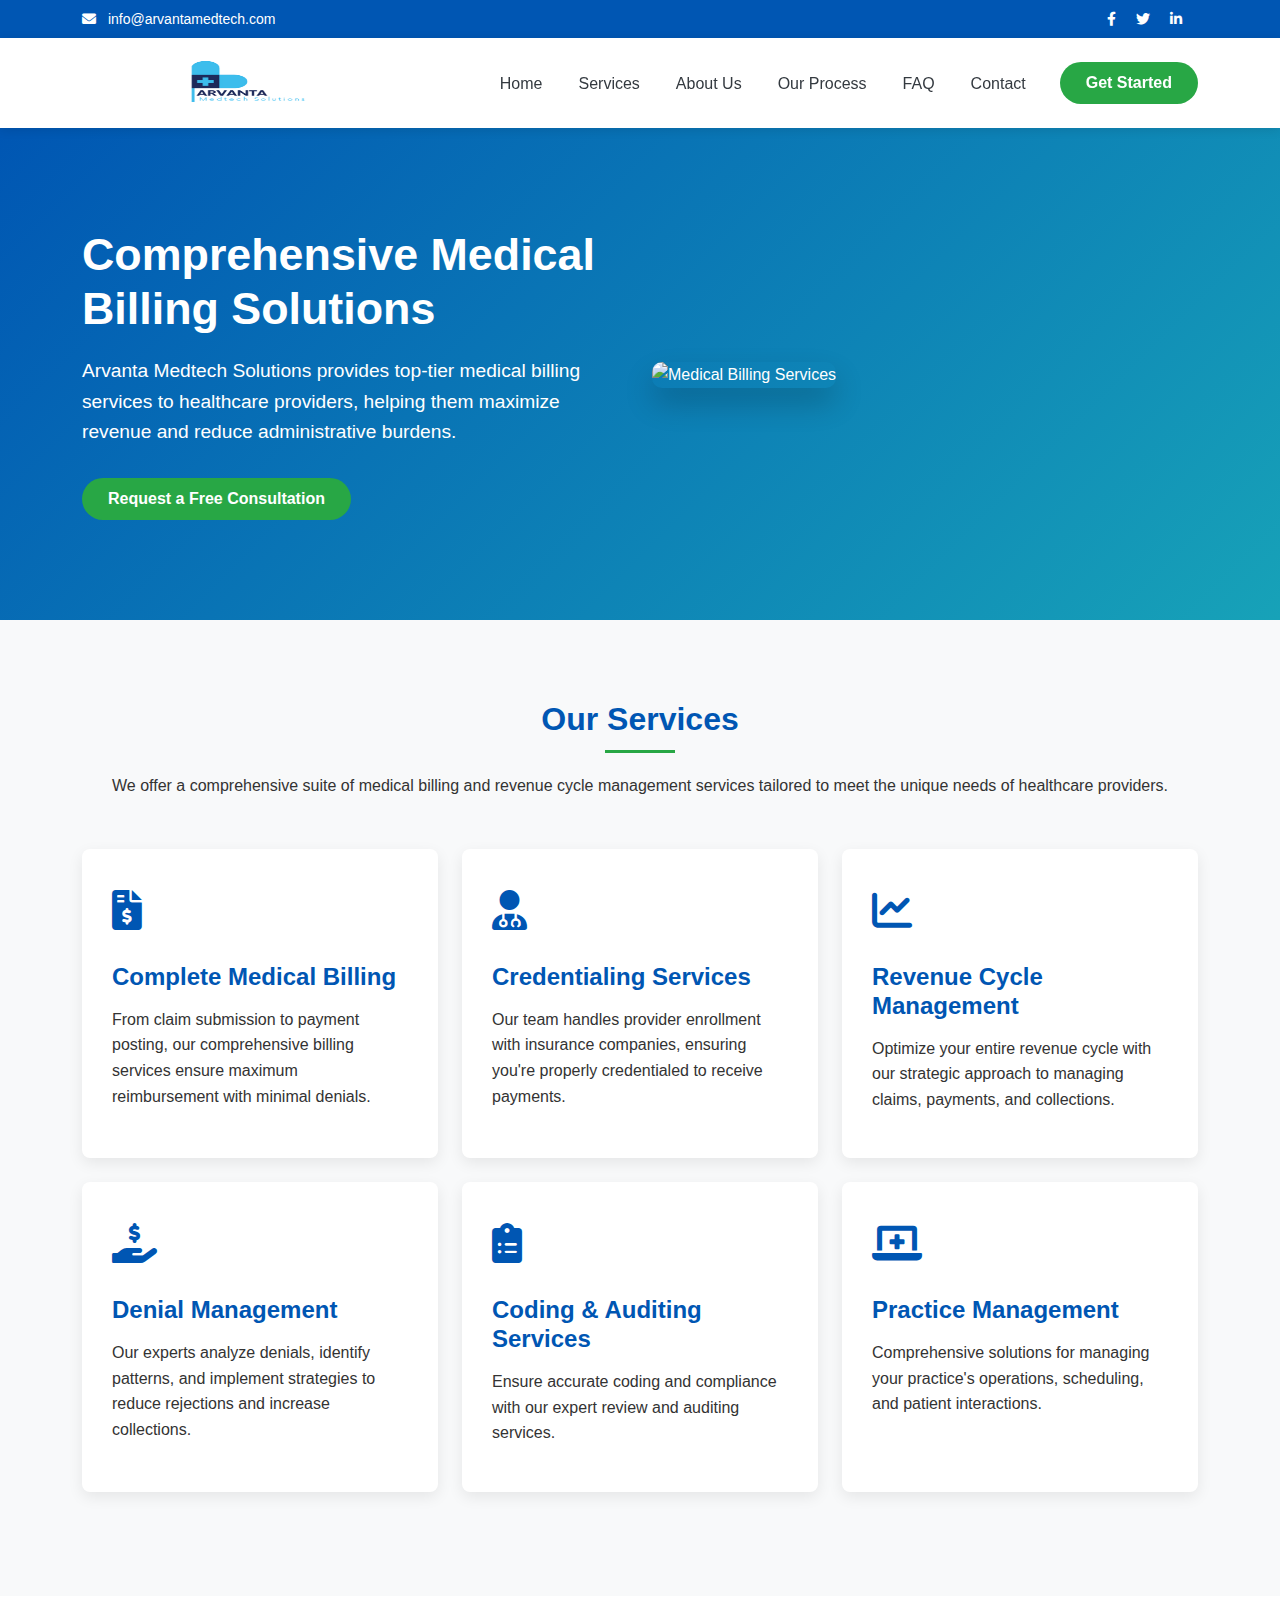
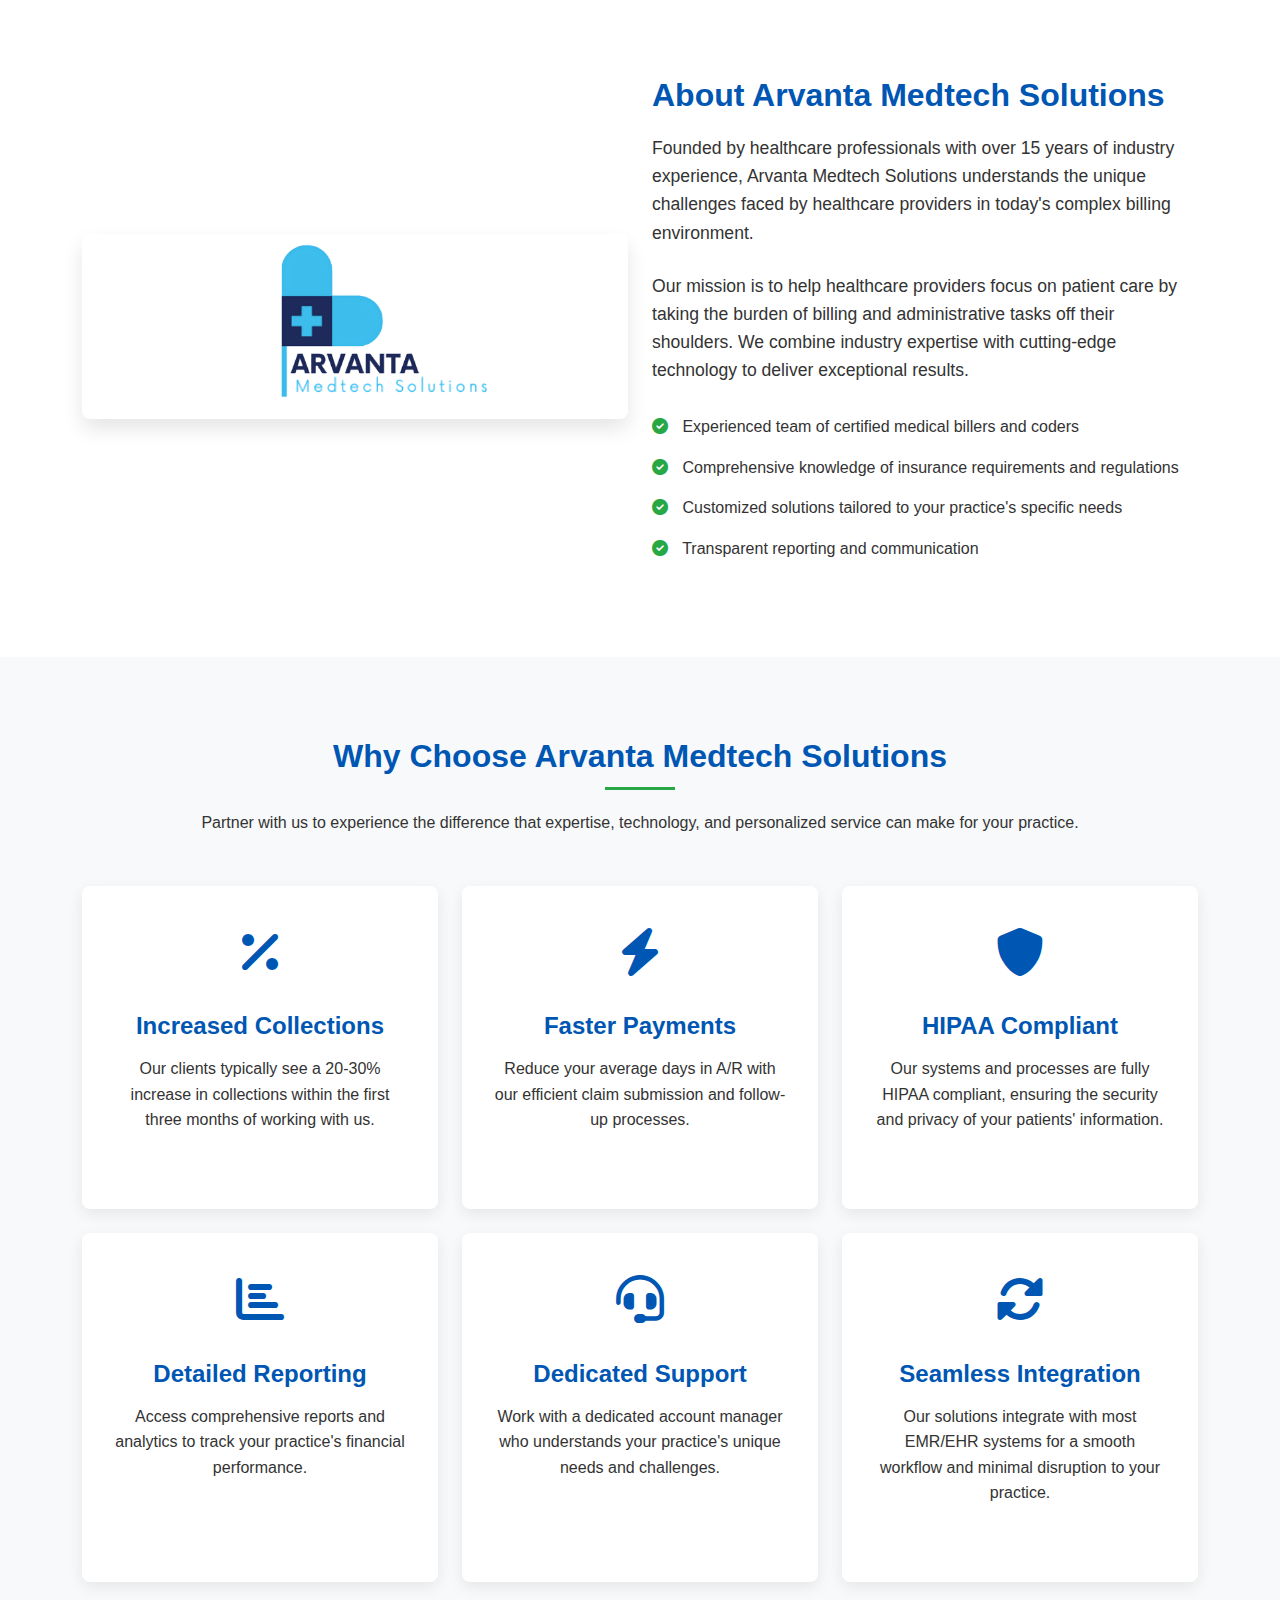
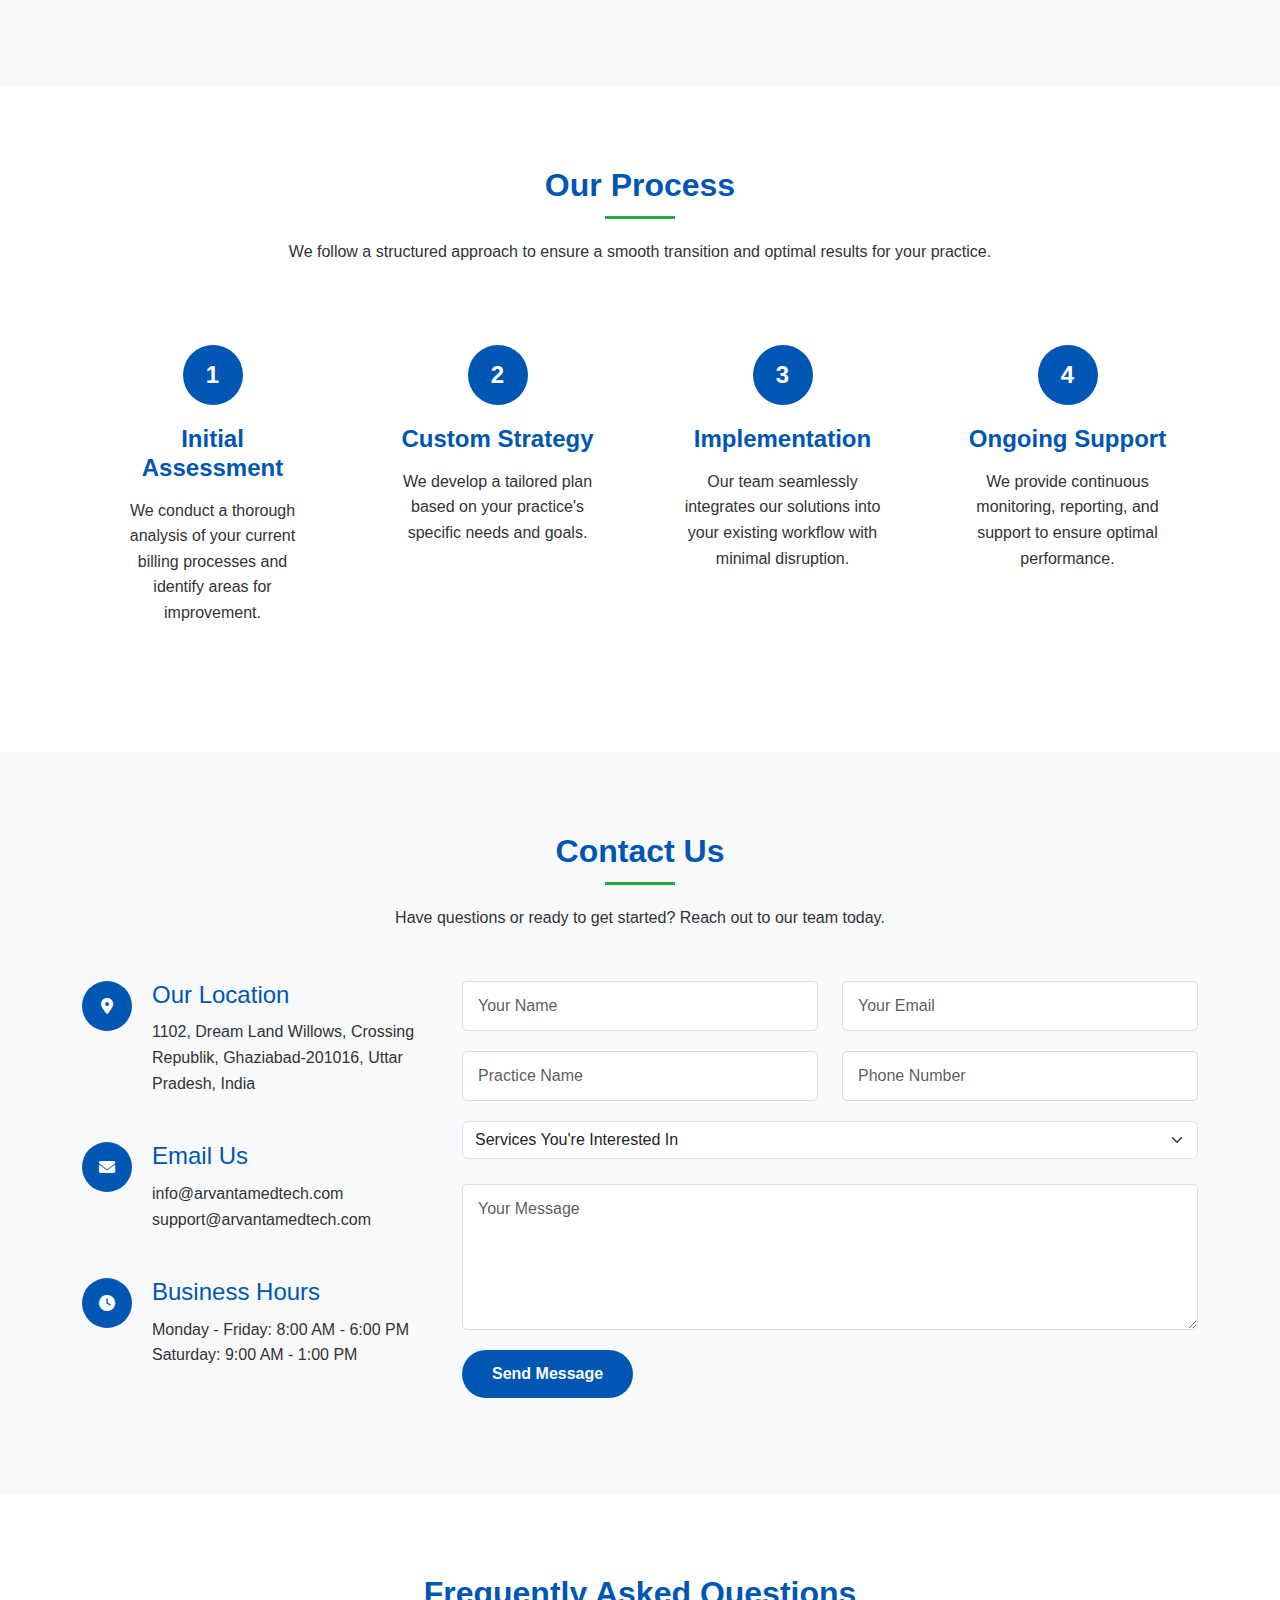
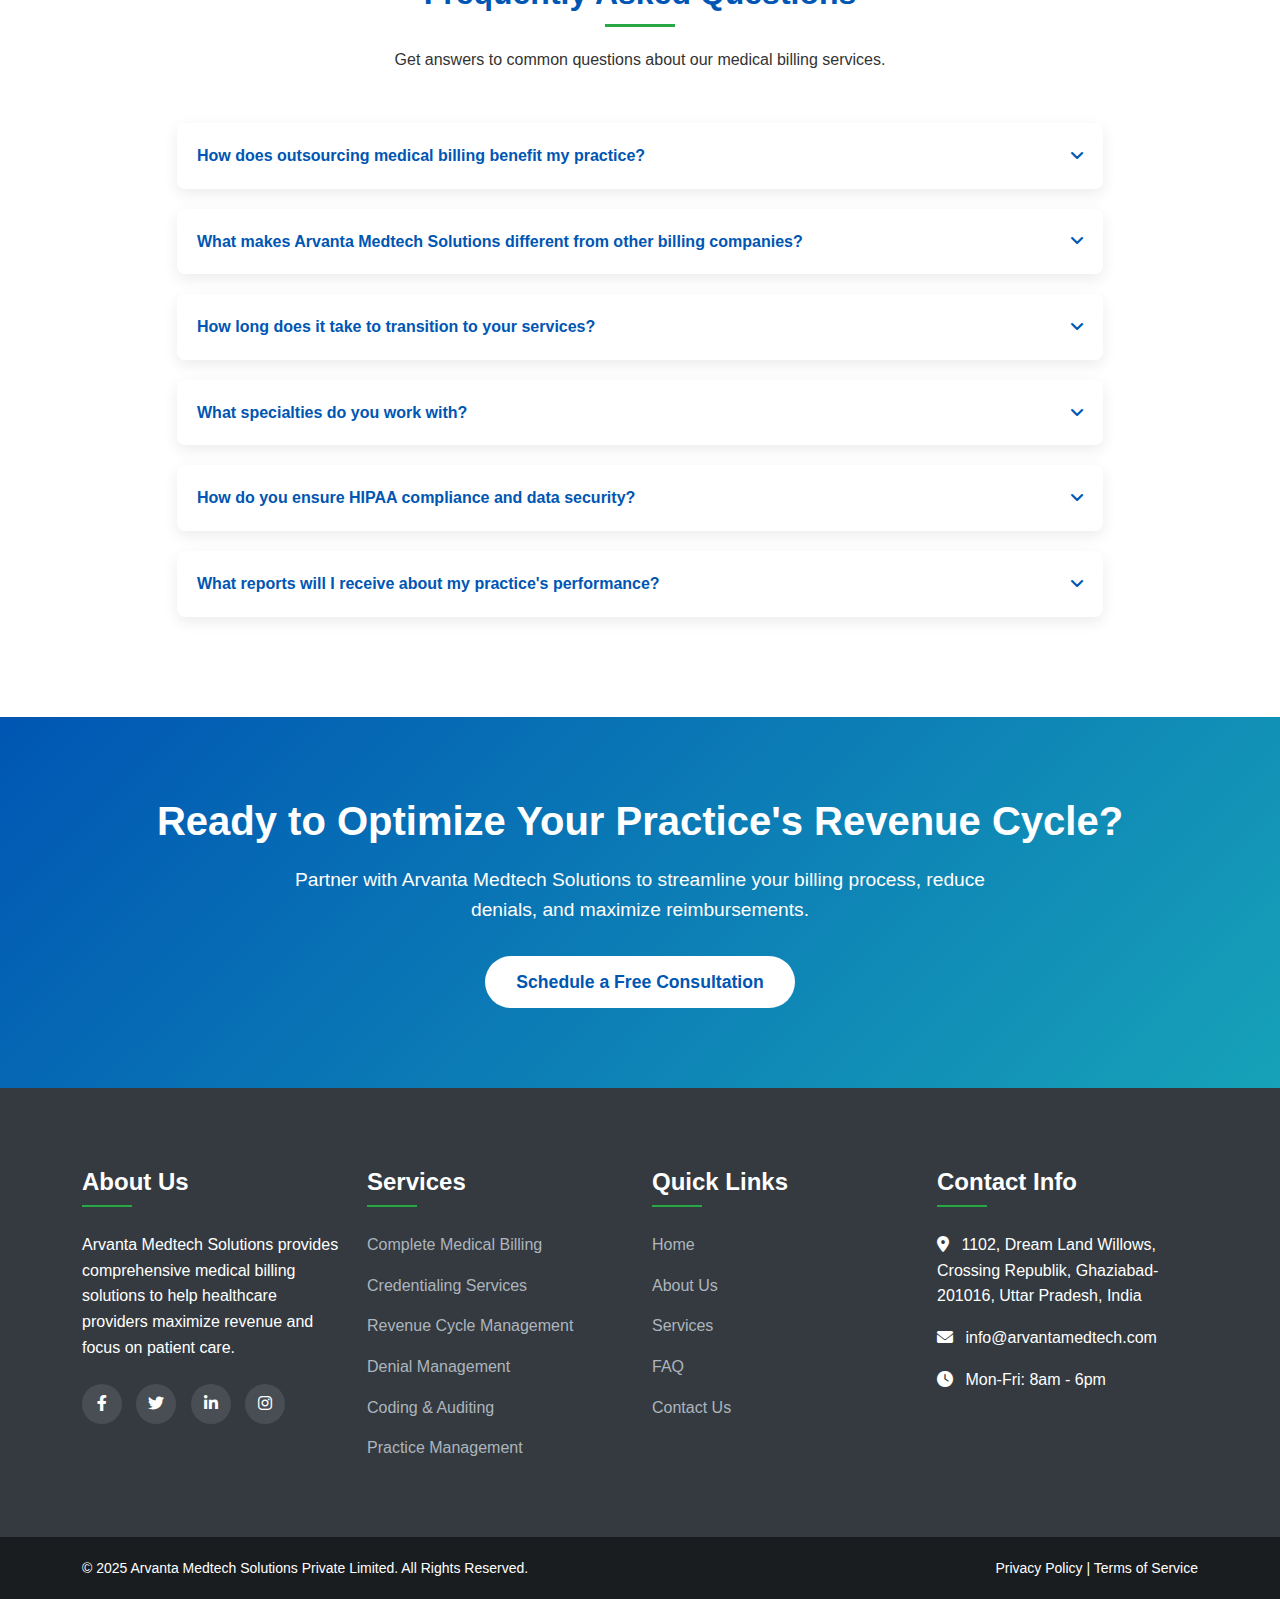
==== commit bc51009f: "commit" ====
--- a/index.html
+++ b/index.html
@@ -32,7 +32,7 @@
     <nav class="navbar navbar-expand-lg sticky-top">
         <div class="container">
             <a class="navbar-brand" href="index.html">
-                <img src="./assets/logo.png" alt="Arvanta Logo" height="400" width="100">
+                <img src="./assets/logo.png" alt="Arvanta Logo" height="400" width="300">
             </a>
             <button class="navbar-toggler" type="button" data-bs-toggle="collapse" data-bs-target="#navbarNav">
                 <span class="navbar-toggler-icon"></span>
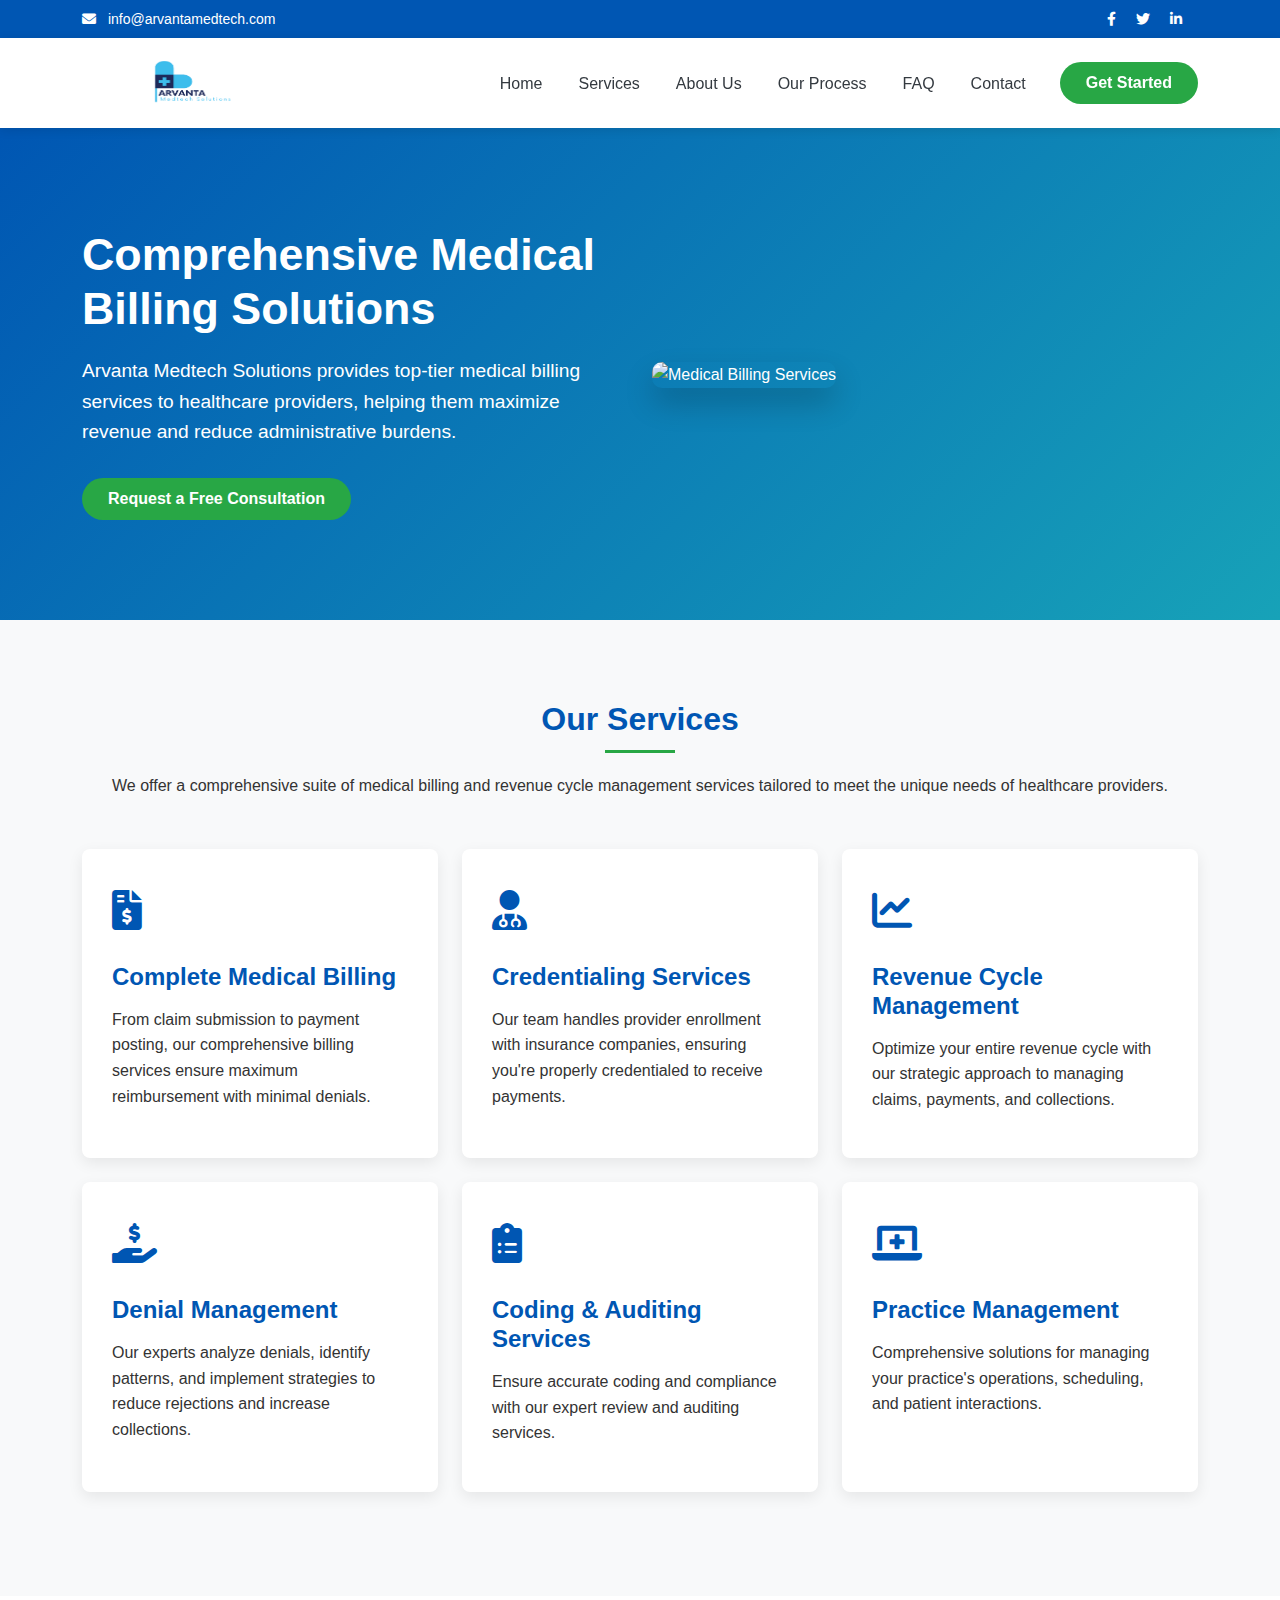
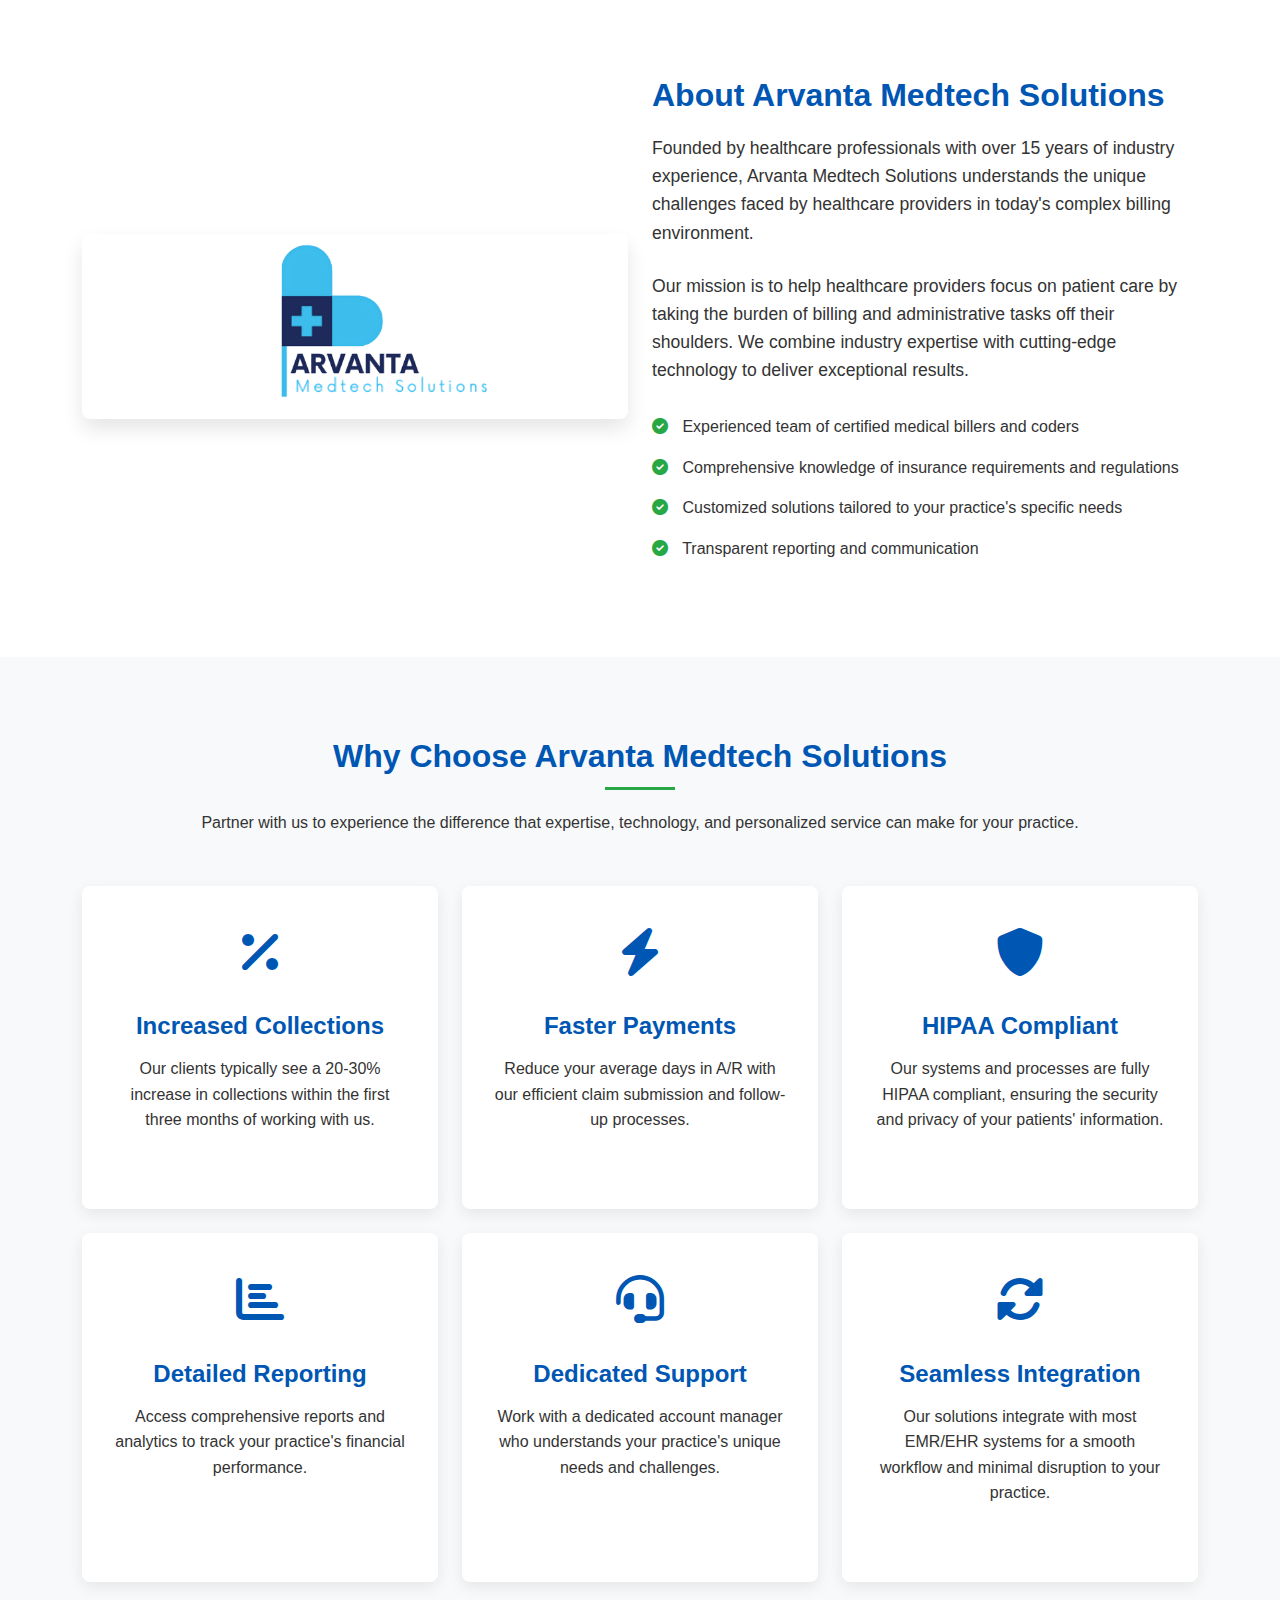
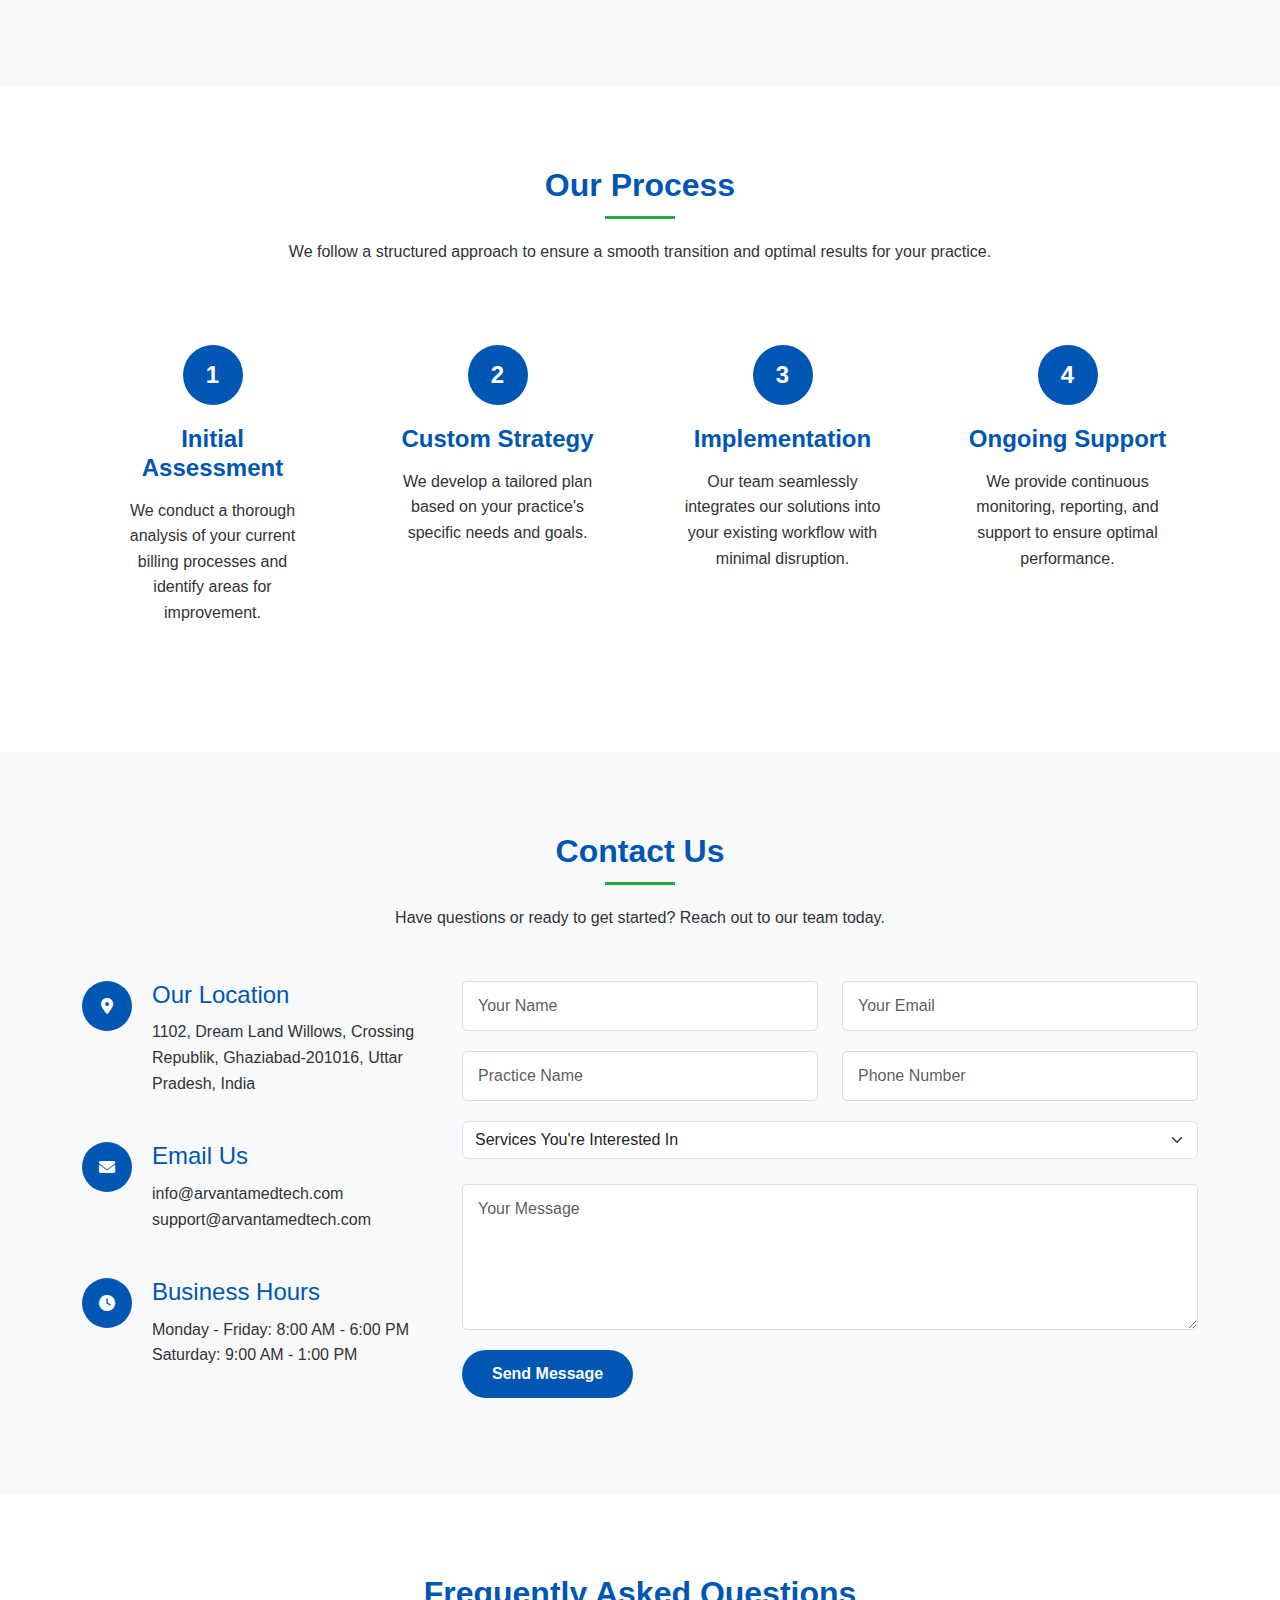
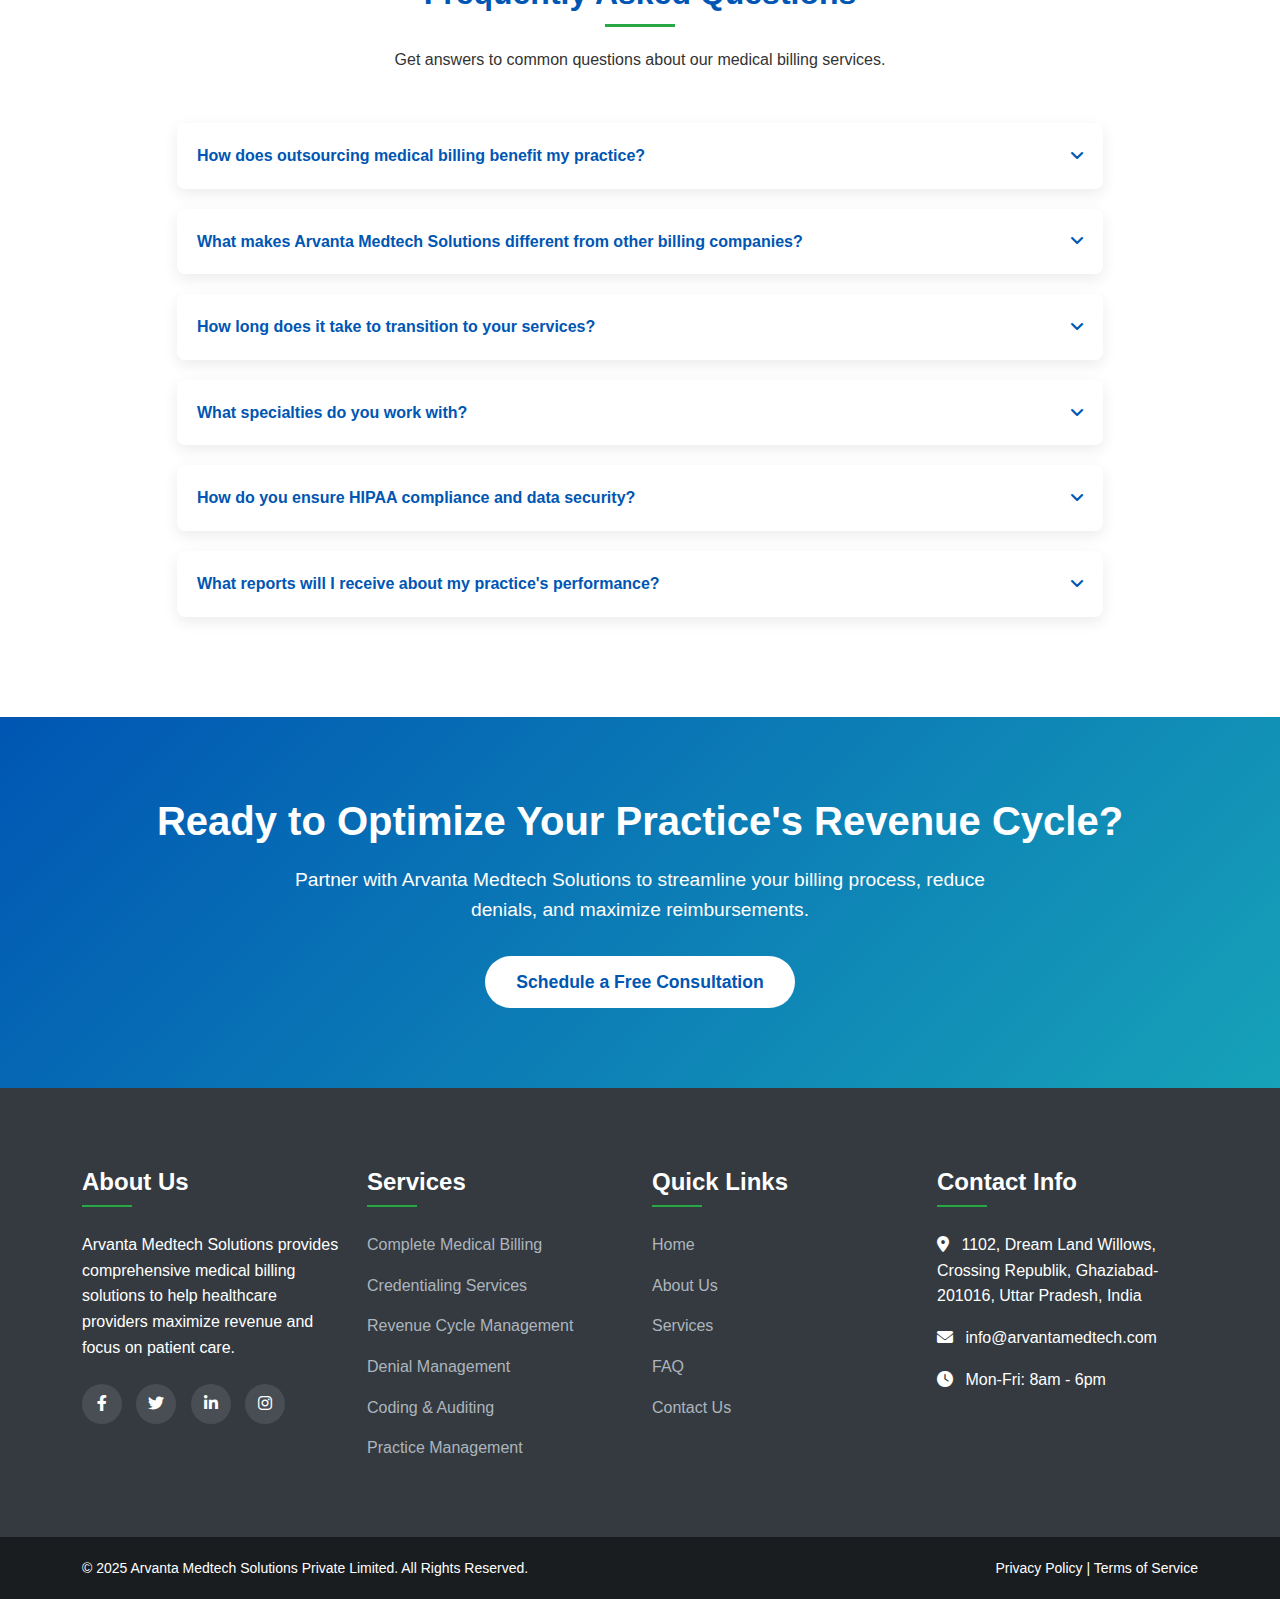
==== commit 56ee2cc7: "commit" ====
--- a/index.html
+++ b/index.html
@@ -32,7 +32,7 @@
     <nav class="navbar navbar-expand-lg sticky-top">
         <div class="container">
             <a class="navbar-brand" href="index.html">
-                <img src="./assets/logo.png" alt="Arvanta Logo" height="400" width="300">
+                <img src="./assets/logo.png" alt="Arvanta Logo" height="400" width="200">
             </a>
             <button class="navbar-toggler" type="button" data-bs-toggle="collapse" data-bs-target="#navbarNav">
                 <span class="navbar-toggler-icon"></span>
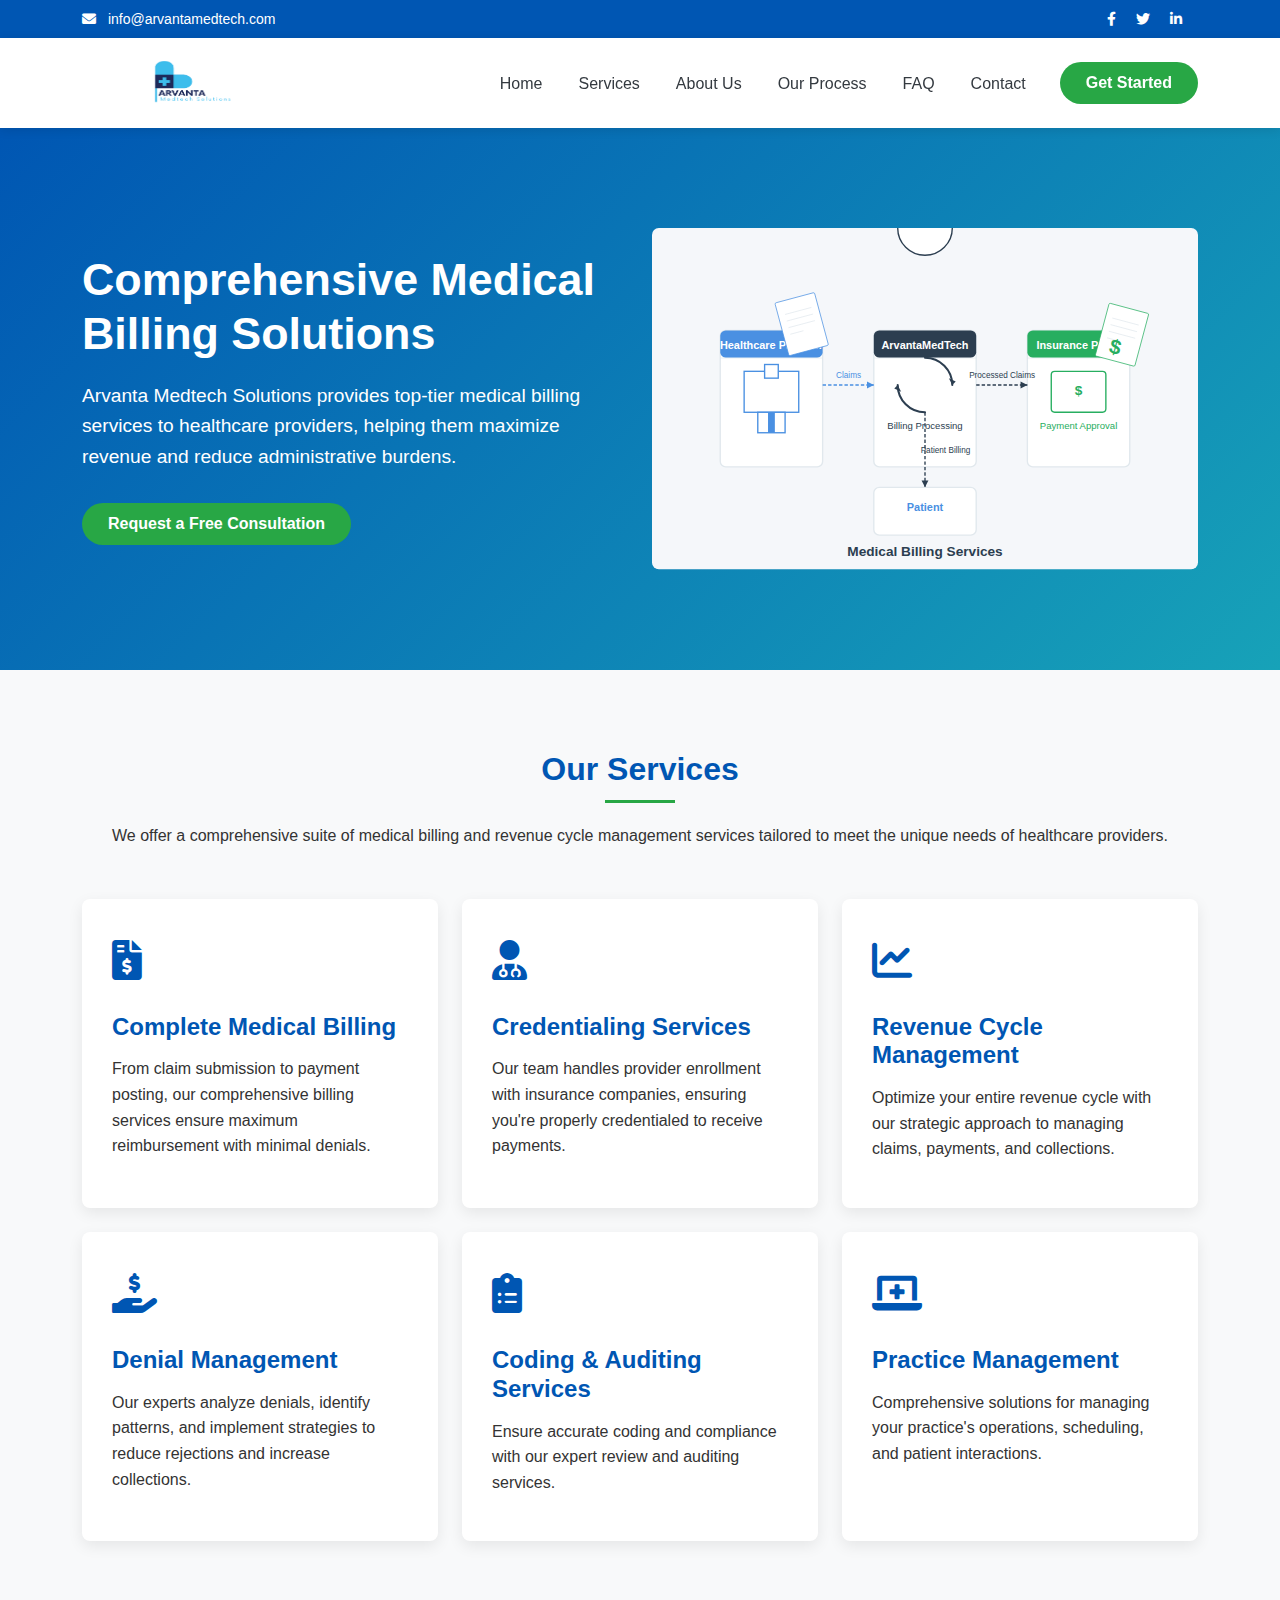
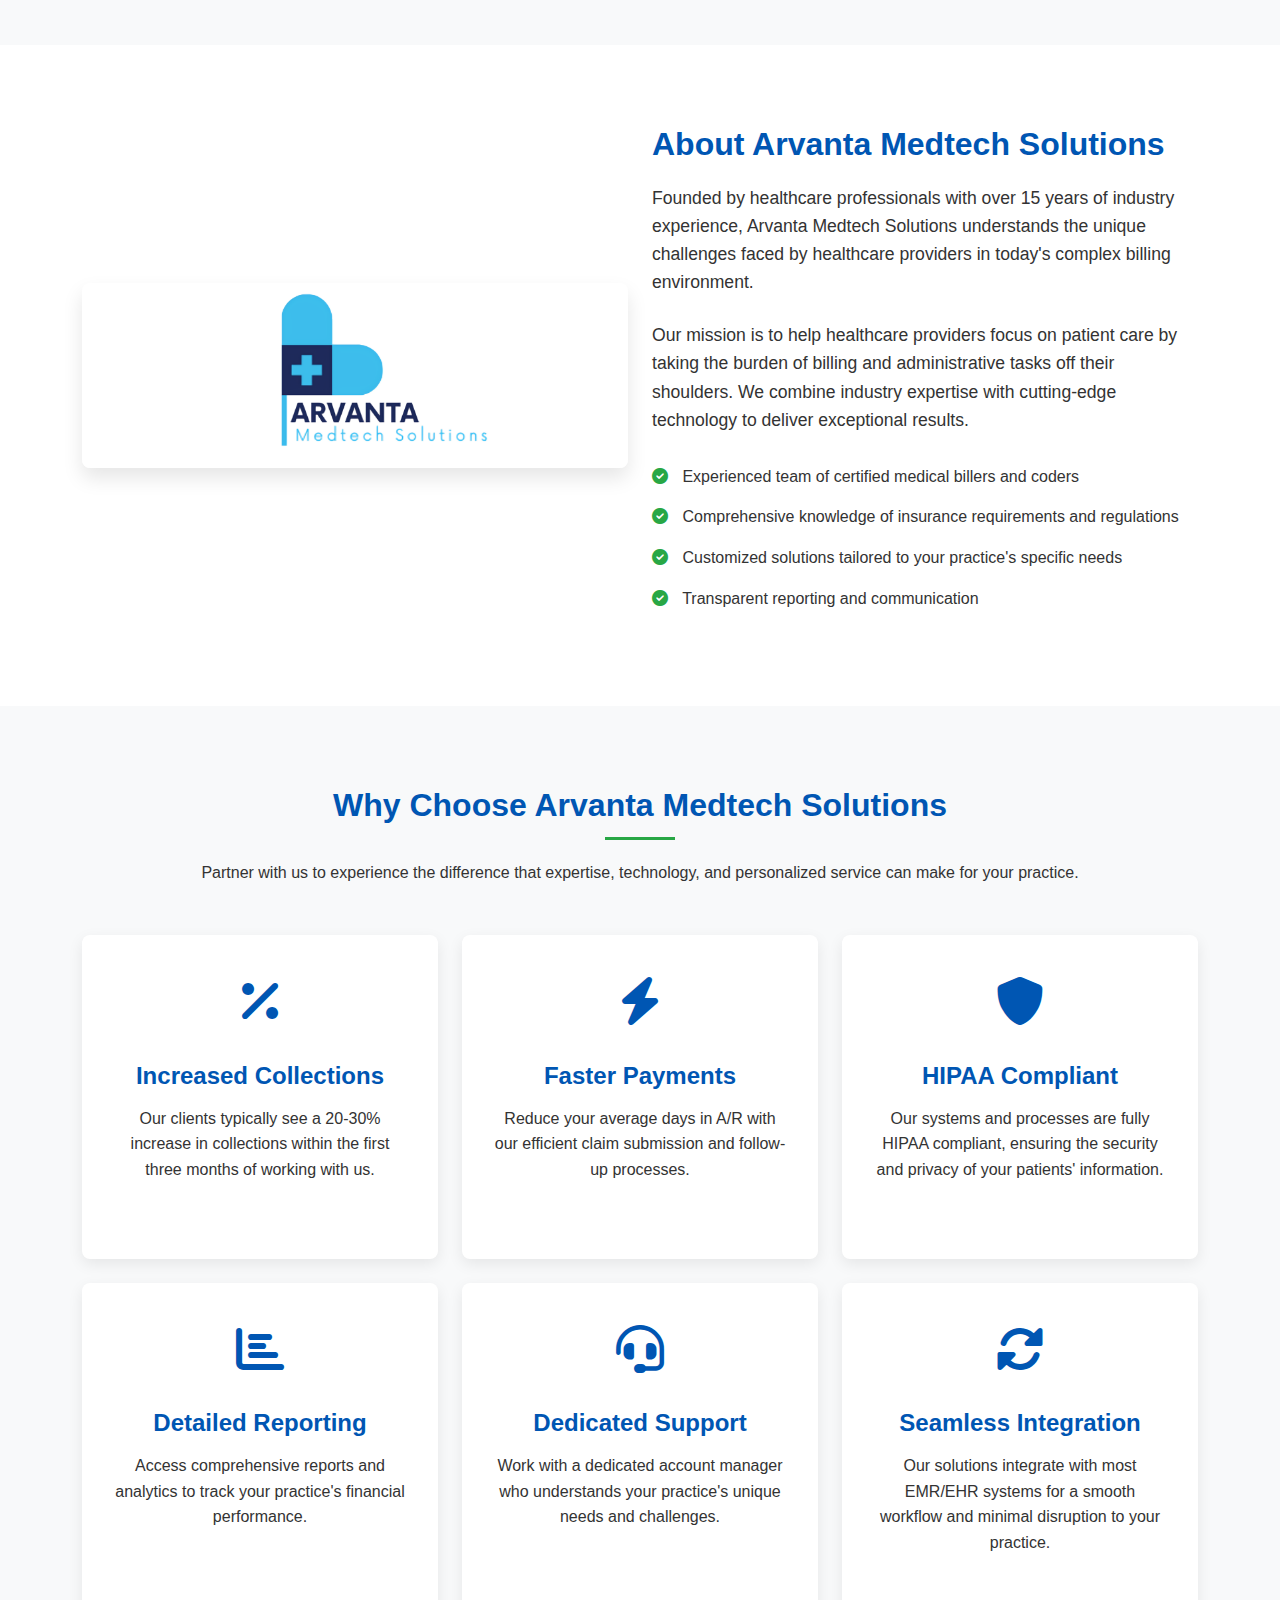
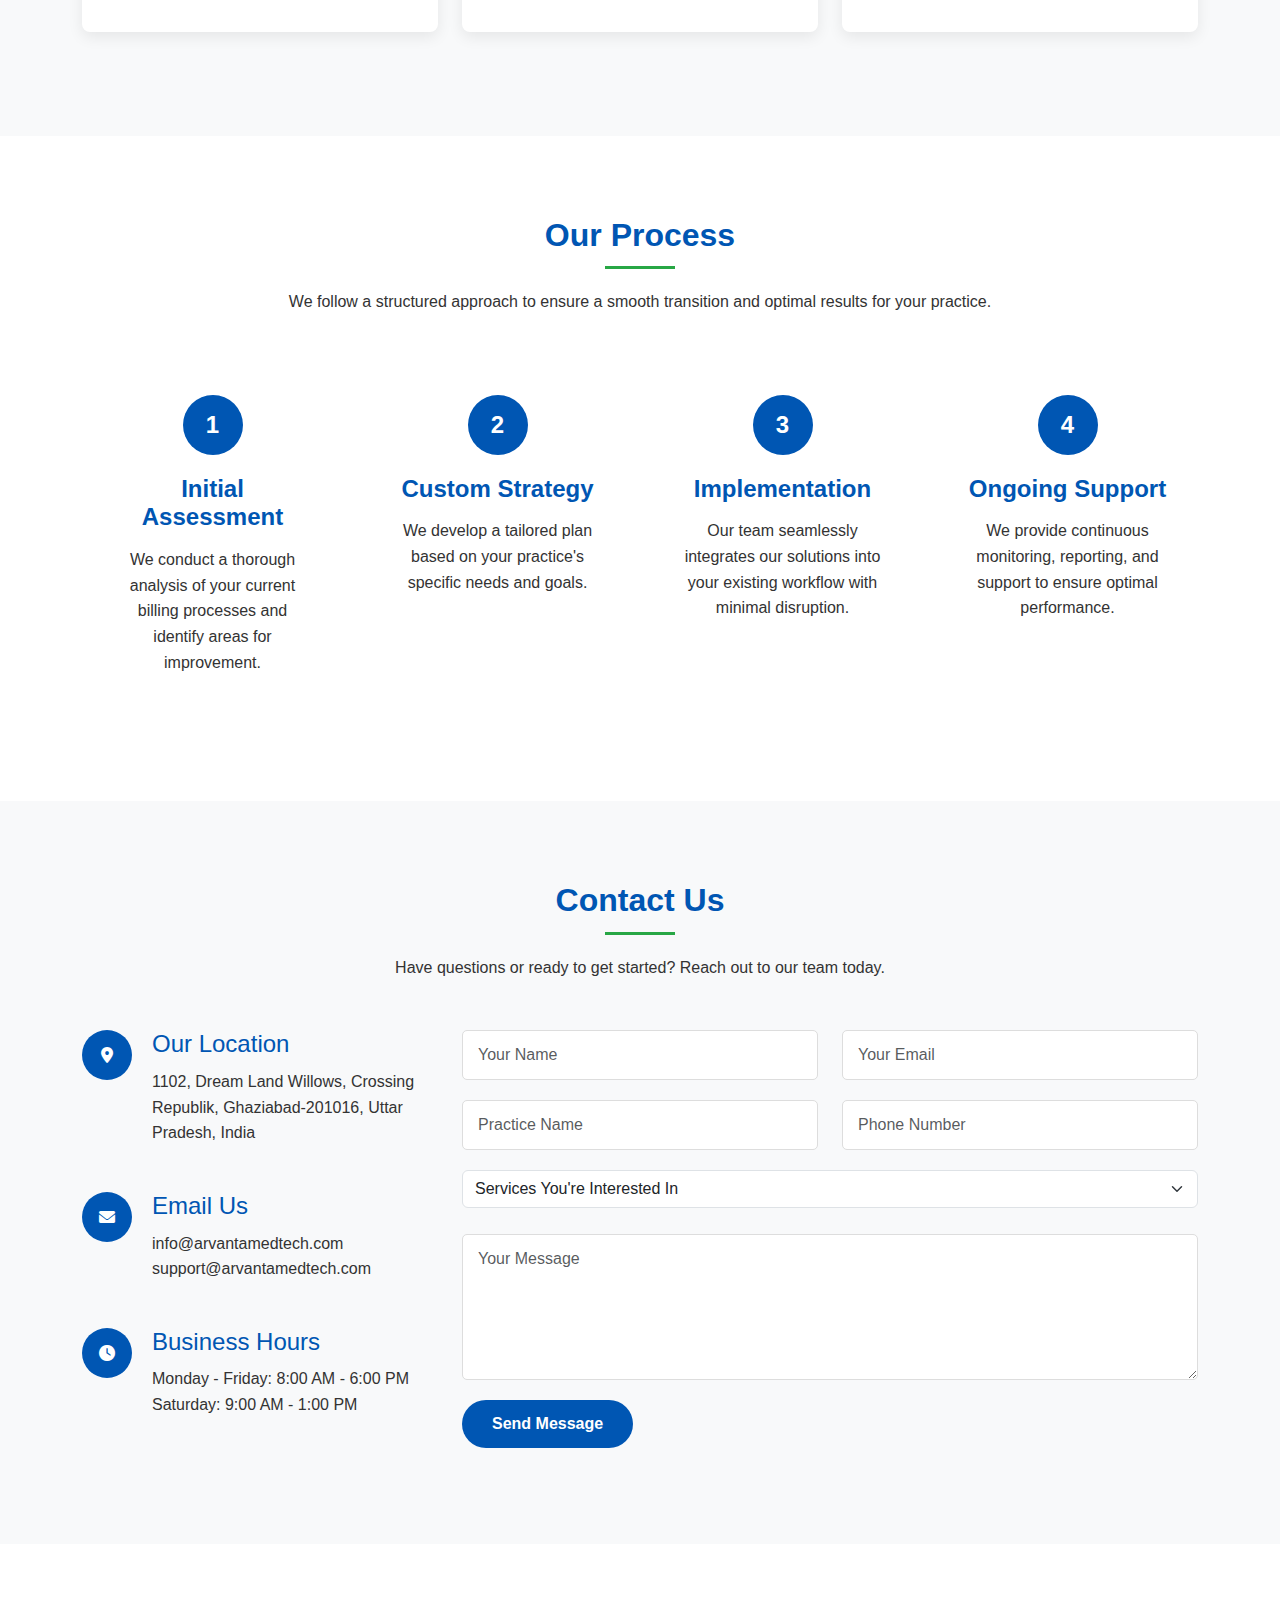
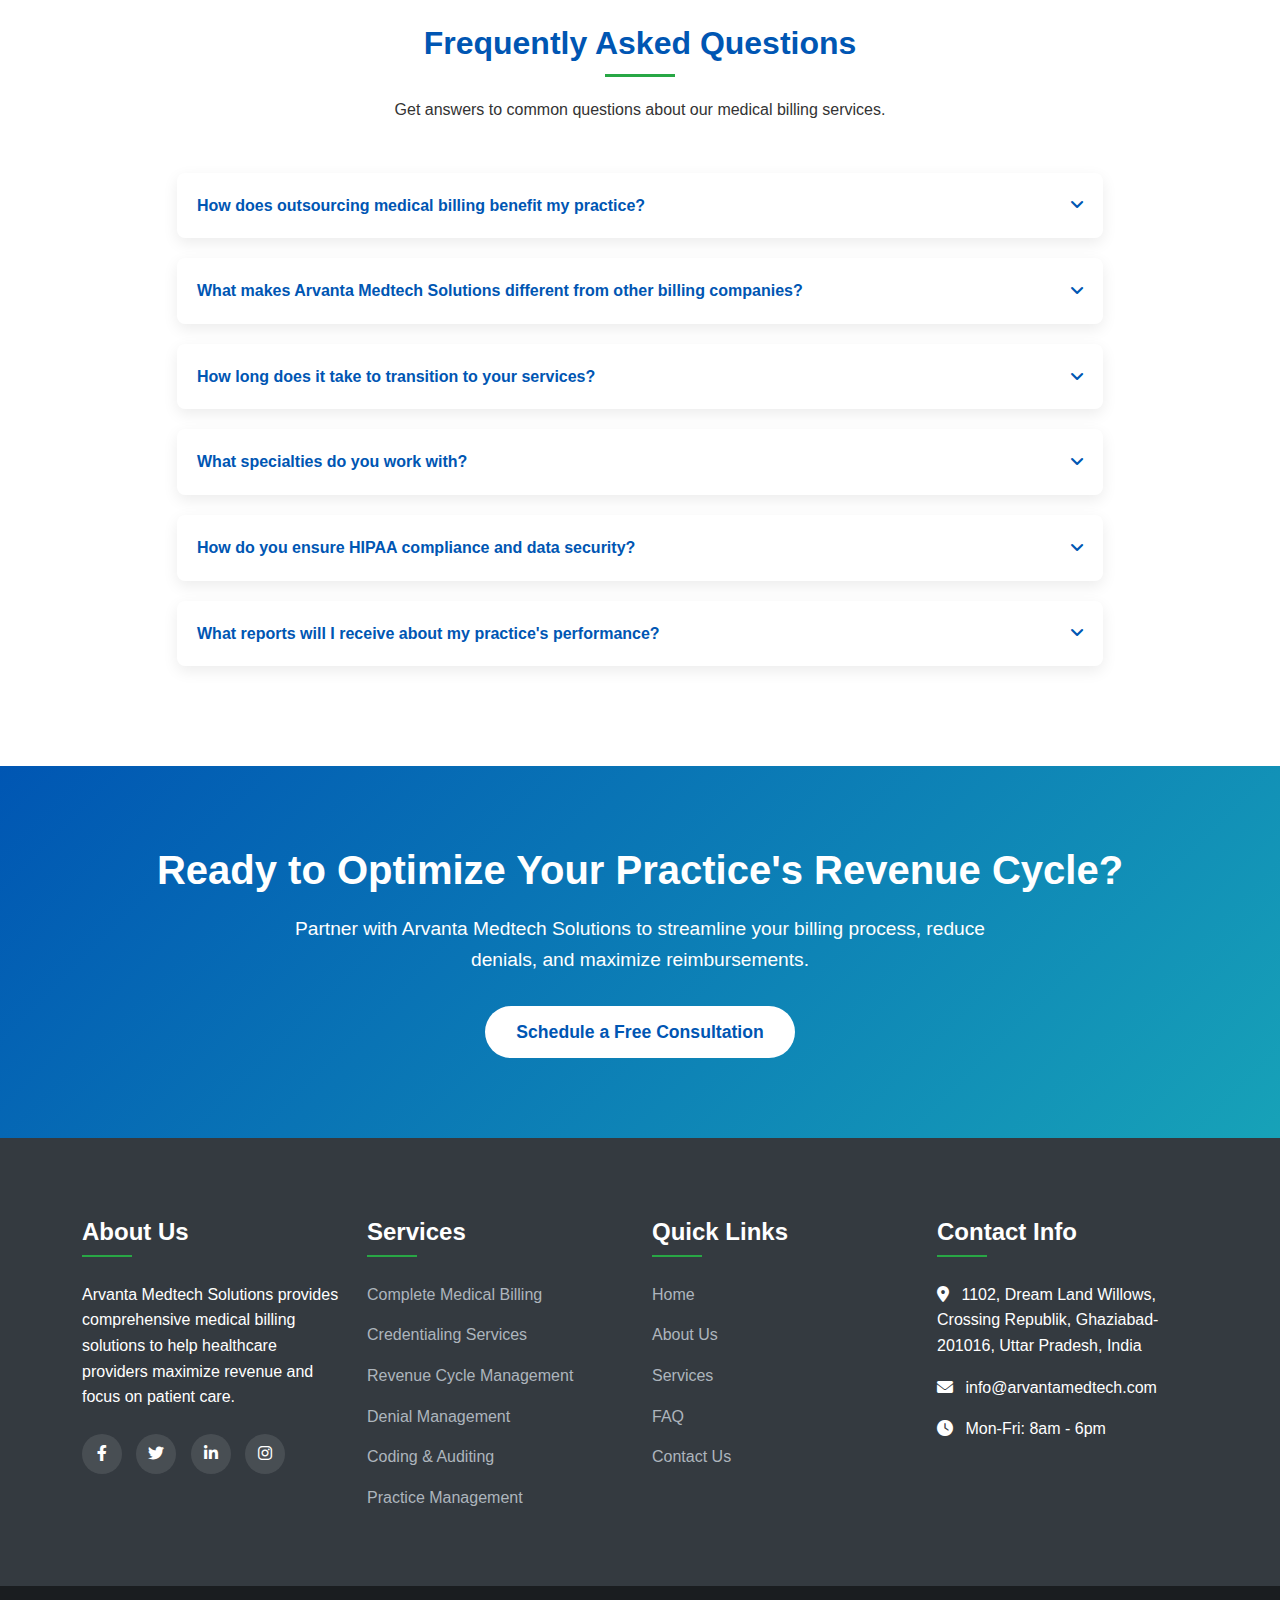
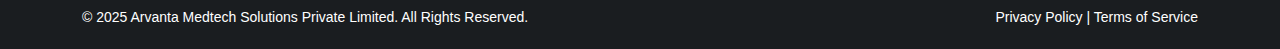
==== commit 7e079afc: "commit" ====
--- a/index.html
+++ b/index.html
@@ -31,7 +31,7 @@
     <!-- Navigation -->
     <nav class="navbar navbar-expand-lg sticky-top">
         <div class="container">
-            <a class="navbar-brand" href="index.html">
+            <a class="navbar-brand" href="arvantamedtech.com">
                 <img src="./assets/logo.png" alt="Arvanta Logo" height="400" width="200">
             </a>
             <button class="navbar-toggler" type="button" data-bs-toggle="collapse" data-bs-target="#navbarNav">
@@ -73,7 +73,88 @@
                     <a href="#contact" class="btn btn-get-started">Request a Free Consultation</a>
                 </div>
                 <div class="col-lg-6 hero-image">
-                    <img src="/api/placeholder/600/400" alt="Medical Billing Services" class="img-fluid">
+                    <svg class="img-fluid" xmlns="http://www.w3.org/2000/svg" viewBox="0 0 800 500">
+                            <!-- Background -->
+                            <rect width="800" height="500" fill="#f5f7fa" rx="10" ry="10"/>
+                            
+                            <!-- Main elements -->
+                            <g id="billing-process">
+                              <!-- Doctor/Hospital element -->
+                              <rect x="100" y="150" width="150" height="200" fill="#ffffff" stroke="#e1e8ed" stroke-width="2" rx="8" ry="8"/>
+                              <rect x="100" y="150" width="150" height="40" fill="#4a90e2" rx="8" ry="8"/>
+                              <rect x="100" y="190" width="150" height="1" fill="#e1e8ed"/>
+                              <text x="175" y="177" font-family="Arial" font-size="16" font-weight="bold" text-anchor="middle" fill="white">Healthcare Provider</text>
+                              
+                              <!-- Hospital icon -->
+                              <rect x="135" y="210" width="80" height="60" fill="#ffffff" stroke="#4a90e2" stroke-width="2"/>
+                              <rect x="165" y="200" width="20" height="20" fill="#ffffff" stroke="#4a90e2" stroke-width="2"/>
+                              <rect x="155" y="270" width="40" height="30" fill="#ffffff" stroke="#4a90e2" stroke-width="2"/>
+                              <rect x="170" y="270" width="10" height="30" fill="#4a90e2"/>
+                              
+                              <!-- ArvantaMedTech element -->
+                              <rect x="325" y="150" width="150" height="200" fill="#ffffff" stroke="#e1e8ed" stroke-width="2" rx="8" ry="8"/>
+                              <rect x="325" y="150" width="150" height="40" fill="#2c3e50" rx="8" ry="8"/>
+                              <rect x="325" y="190" width="150" height="1" fill="#e1e8ed"/>
+                              <text x="400" y="177" font-family="Arial" font-size="16" font-weight="bold" text-anchor="middle" fill="white">ArvantaMedTech</text>
+                              
+                              <!-- Processing icon -->
+                              <circle cx="400" y="230" r="40" fill="#ffffff" stroke="#2c3e50" stroke-width="2"/>
+                              <path d="M400,190 A40,40 0 0,1 440,230" fill="none" stroke="#2c3e50" stroke-width="3" stroke-linecap="round"/>
+                              <path d="M400,270 A40,40 0 0,1 360,230" fill="none" stroke="#2c3e50" stroke-width="3" stroke-linecap="round"/>
+                              <polygon points="440,230 435,220 445,225" fill="#2c3e50"/>
+                              <polygon points="360,230 365,240 355,235" fill="#2c3e50"/>
+                              <text x="400" y="295" font-family="Arial" font-size="14" text-anchor="middle" fill="#2c3e50">Billing Processing</text>
+                              
+                              <!-- Insurance element -->
+                              <rect x="550" y="150" width="150" height="200" fill="#ffffff" stroke="#e1e8ed" stroke-width="2" rx="8" ry="8"/>
+                              <rect x="550" y="150" width="150" height="40" fill="#27ae60" rx="8" ry="8"/>
+                              <rect x="550" y="190" width="150" height="1" fill="#e1e8ed"/>
+                              <text x="625" y="177" font-family="Arial" font-size="16" font-weight="bold" text-anchor="middle" fill="white">Insurance Payer</text>
+                              
+                              <!-- Insurance icon -->
+                              <rect x="585" y="210" width="80" height="60" fill="#ffffff" stroke="#27ae60" stroke-width="2" rx="5" ry="5"/>
+                              <text x="625" y="245" font-family="Arial" font-size="20" font-weight="bold" text-anchor="middle" fill="#27ae60">$</text>
+                              <text x="625" y="295" font-family="Arial" font-size="14" text-anchor="middle" fill="#27ae60">Payment Approval</text>
+                              
+                              <!-- Connection arrows -->
+                              <line x1="250" y1="230" x2="325" y2="230" stroke="#4a90e2" stroke-width="2" stroke-dasharray="5,3"/>
+                              <polygon points="325,230 315,225 315,235" fill="#4a90e2"/>
+                              <text x="288" y="220" font-family="Arial" font-size="12" text-anchor="middle" fill="#4a90e2">Claims</text>
+                              
+                              <line x1="475" y1="230" x2="550" y2="230" stroke="#2c3e50" stroke-width="2" stroke-dasharray="5,3"/>
+                              <polygon points="550,230 540,225 540,235" fill="#2c3e50"/>
+                              <text x="513" y="220" font-family="Arial" font-size="12" text-anchor="middle" fill="#2c3e50">Processed Claims</text>
+                              
+                              <!-- Patient element -->
+                              <rect x="325" y="380" width="150" height="70" fill="#ffffff" stroke="#e1e8ed" stroke-width="2" rx="8" ry="8"/>
+                              <text x="400" y="415" font-family="Arial" font-size="16" font-weight="bold" text-anchor="middle" fill="#4a90e2">Patient</text>
+                              
+                              <line x1="400" y1="270" x2="400" y2="380" stroke="#2c3e50" stroke-width="2" stroke-dasharray="5,3"/>
+                              <polygon points="400,380 395,370 405,370" fill="#2c3e50"/>
+                              <text x="430" y="330" font-family="Arial" font-size="12" text-anchor="middle" fill="#2c3e50">Patient Billing</text>
+                              
+                              <!-- Document elements -->
+                              <g transform="translate(180,110) rotate(-15)">
+                                <rect width="60" height="80" fill="white" stroke="#4a90e2" stroke-width="1" rx="2" ry="2"/>
+                                <line x1="10" y1="20" x2="50" y2="20" stroke="#e1e8ed" stroke-width="1"/>
+                                <line x1="10" y1="30" x2="50" y2="30" stroke="#e1e8ed" stroke-width="1"/>
+                                <line x1="10" y1="40" x2="50" y2="40" stroke="#e1e8ed" stroke-width="1"/>
+                                <line x1="10" y1="50" x2="30" y2="50" stroke="#e1e8ed" stroke-width="1"/>
+                              </g>
+                              
+                              <g transform="translate(670,110) rotate(15)">
+                                <rect width="60" height="80" fill="white" stroke="#27ae60" stroke-width="1" rx="2" ry="2"/>
+                                <line x1="10" y1="20" x2="50" y2="20" stroke="#e1e8ed" stroke-width="1"/>
+                                <line x1="10" y1="30" x2="50" y2="30" stroke="#e1e8ed" stroke-width="1"/>
+                                <line x1="10" y1="40" x2="50" y2="40" stroke="#e1e8ed" stroke-width="1"/>
+                                <line x1="10" y1="50" x2="30" y2="50" stroke="#e1e8ed" stroke-width="1"/>
+                                <text x="25" y="70" font-family="Arial" font-size="30" font-weight="bold" text-anchor="middle" fill="#27ae60">$</text>
+                              </g>
+                            </g>
+                            
+                            <!-- Title at bottom -->
+                            <text x="400" y="480" font-family="Arial" font-size="20" font-weight="bold" text-anchor="middle" fill="#2c3e50">Medical Billing Services</text>
+                        </svg>
                 </div>
             </div>
         </div>
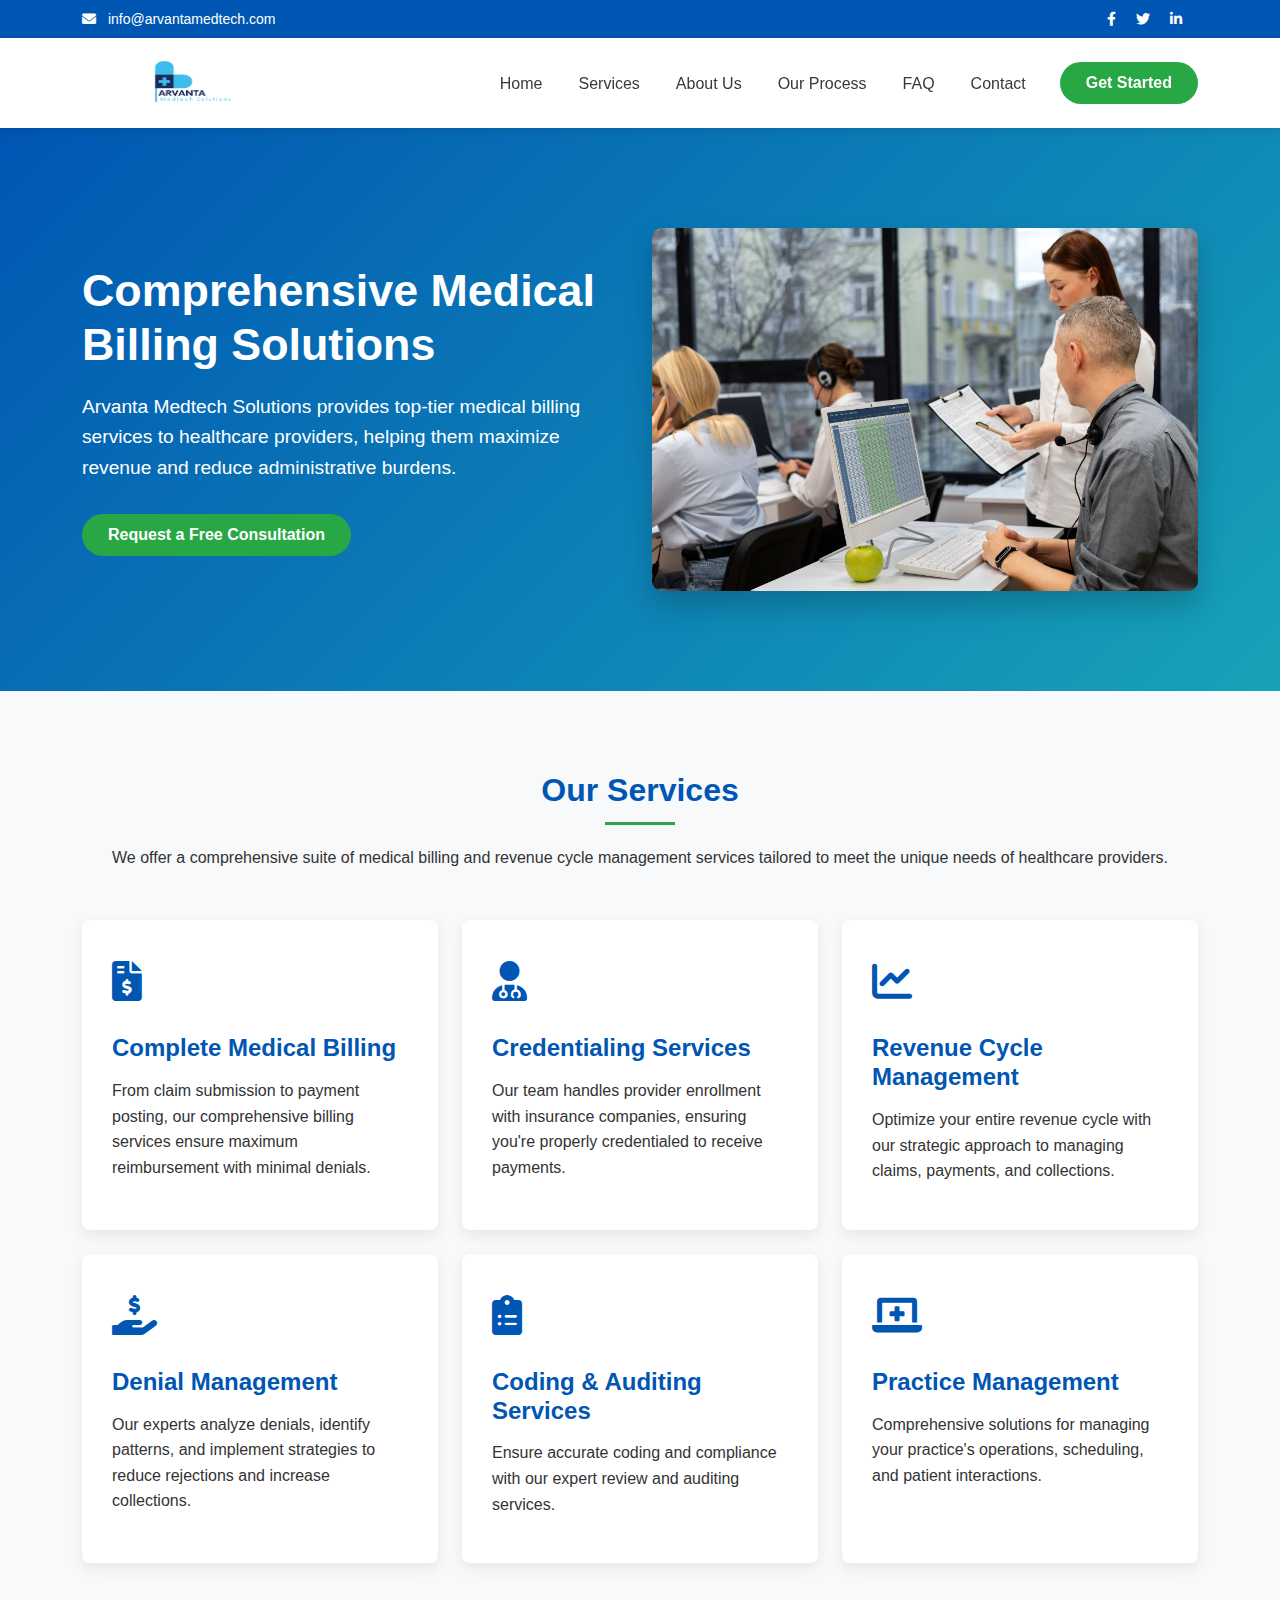
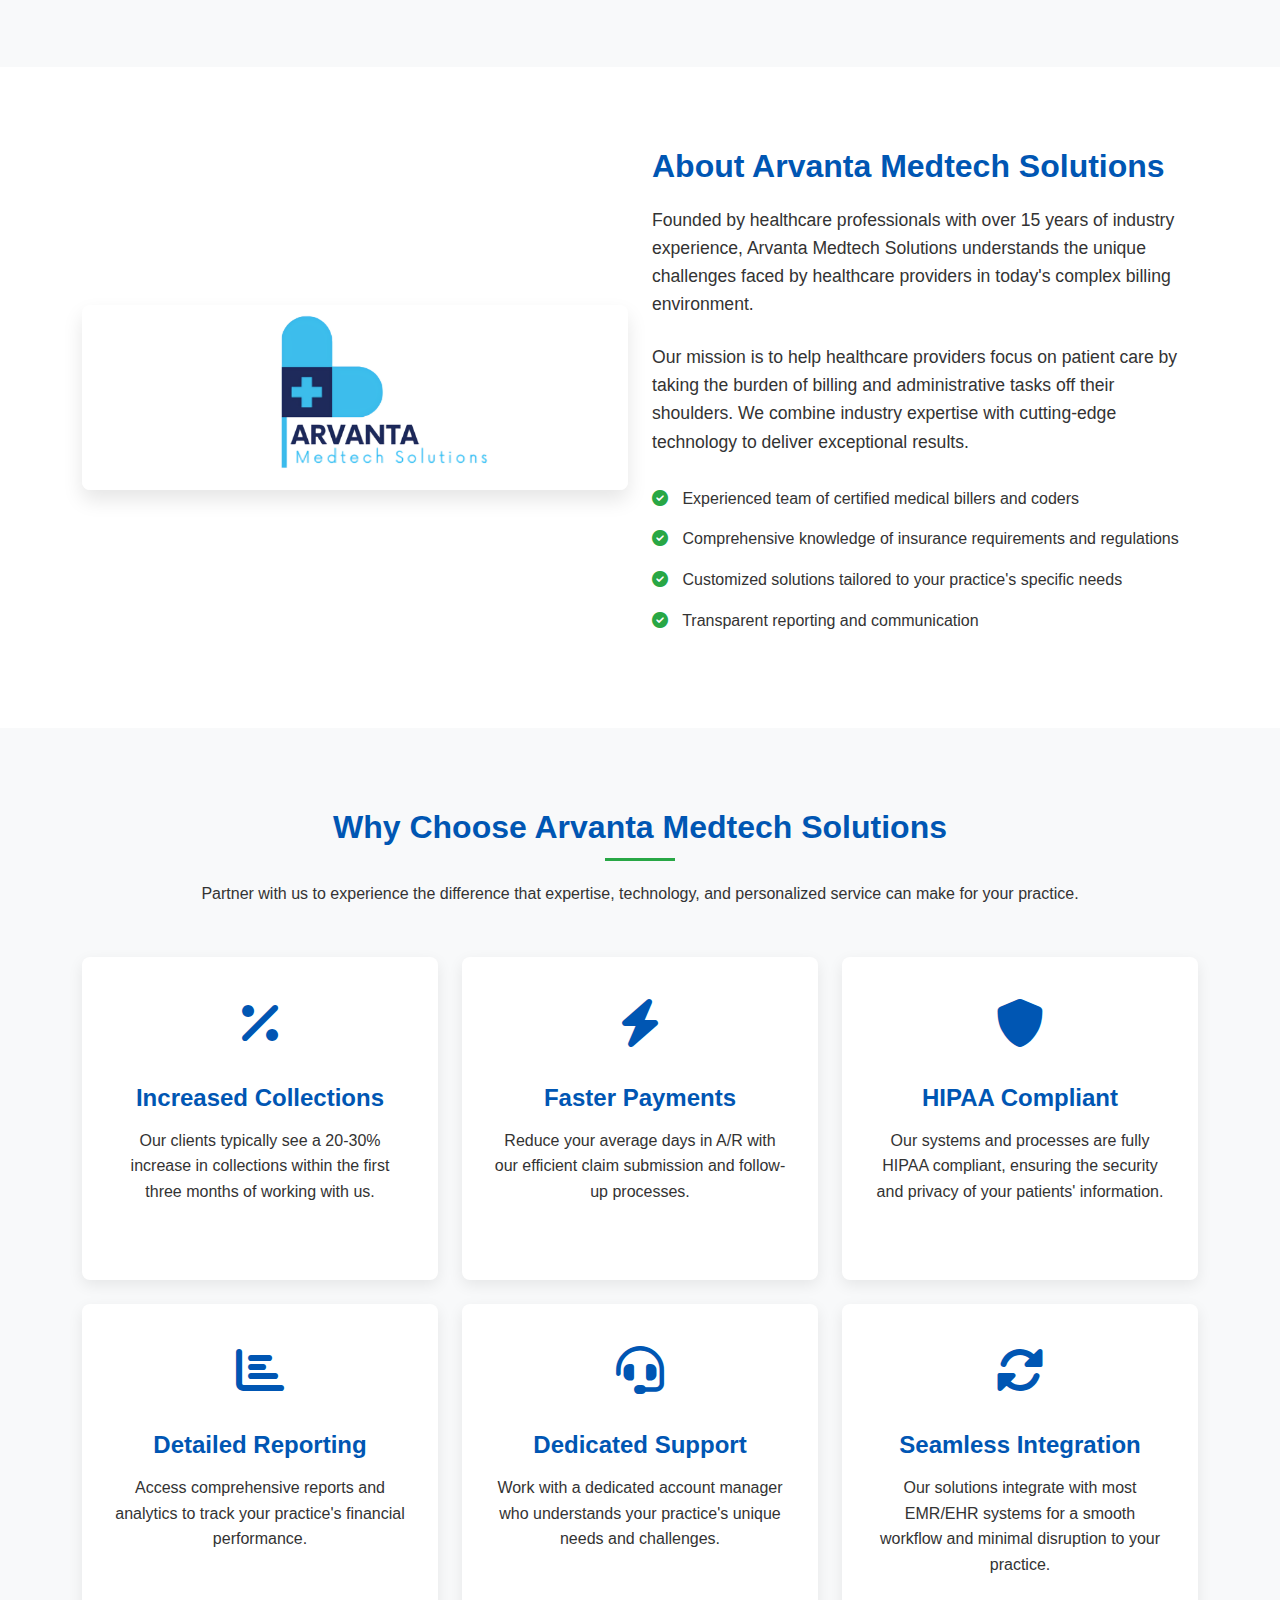
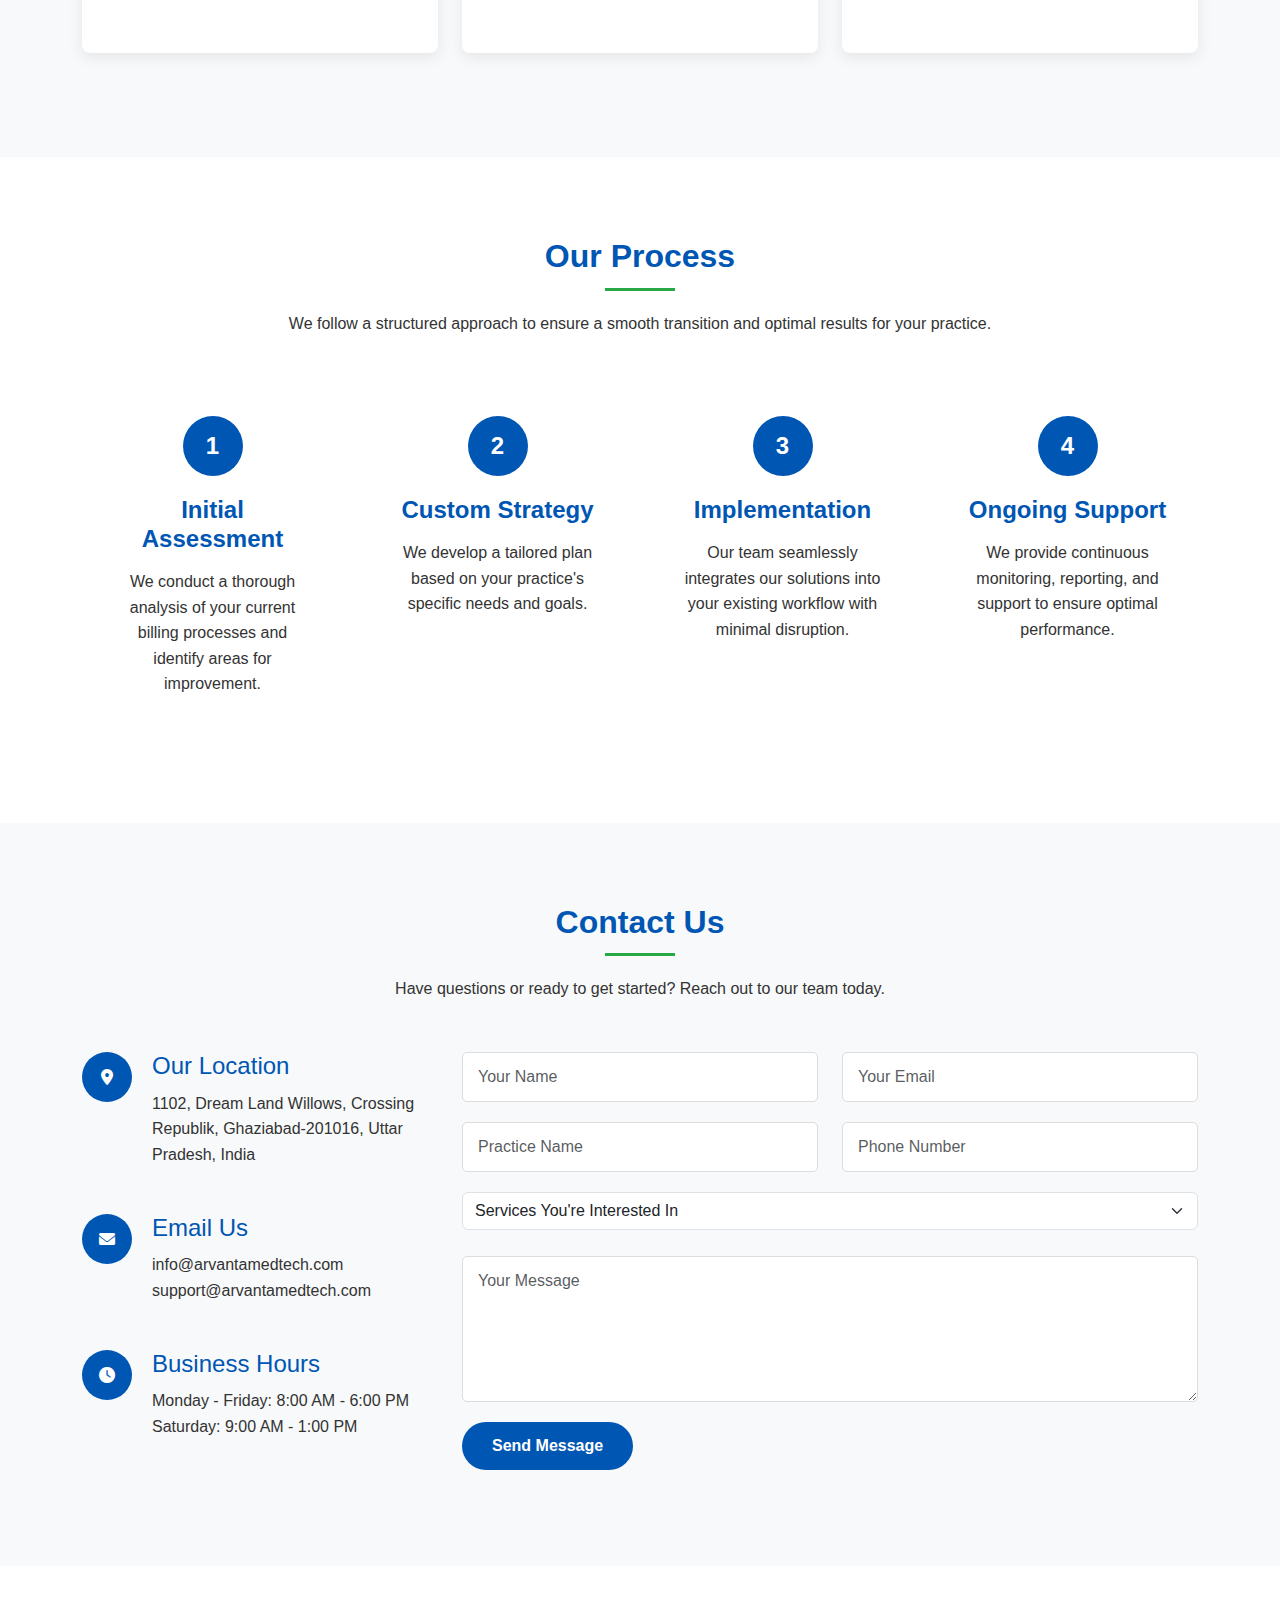
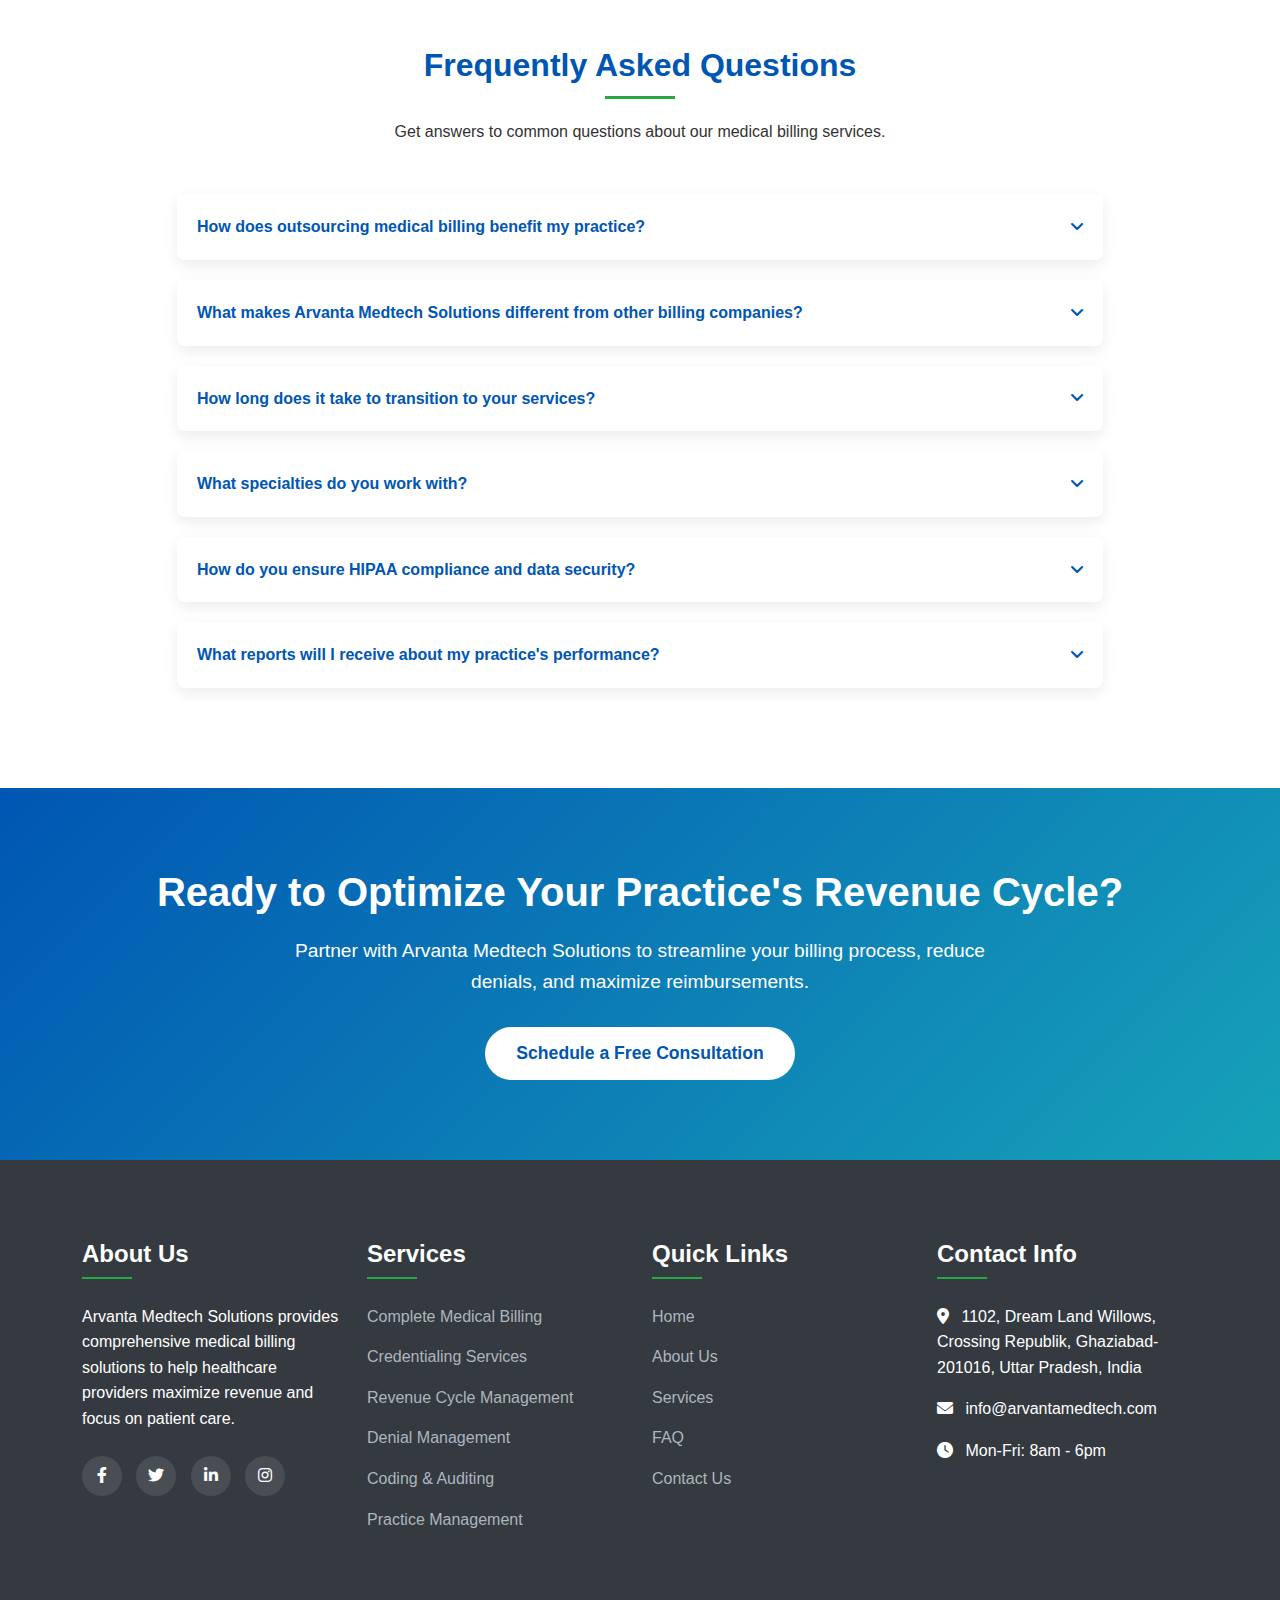
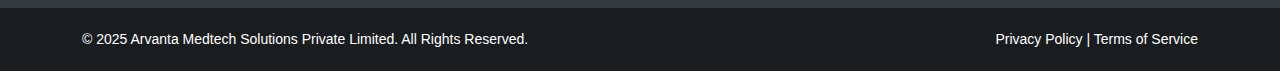
==== commit 1e528c19: "commit" ====
--- a/index.html
+++ b/index.html
@@ -73,88 +73,7 @@
                     <a href="#contact" class="btn btn-get-started">Request a Free Consultation</a>
                 </div>
                 <div class="col-lg-6 hero-image">
-                    <svg class="img-fluid" xmlns="http://www.w3.org/2000/svg" viewBox="0 0 800 500">
-                            <!-- Background -->
-                            <rect width="800" height="500" fill="#f5f7fa" rx="10" ry="10"/>
-                            
-                            <!-- Main elements -->
-                            <g id="billing-process">
-                              <!-- Doctor/Hospital element -->
-                              <rect x="100" y="150" width="150" height="200" fill="#ffffff" stroke="#e1e8ed" stroke-width="2" rx="8" ry="8"/>
-                              <rect x="100" y="150" width="150" height="40" fill="#4a90e2" rx="8" ry="8"/>
-                              <rect x="100" y="190" width="150" height="1" fill="#e1e8ed"/>
-                              <text x="175" y="177" font-family="Arial" font-size="16" font-weight="bold" text-anchor="middle" fill="white">Healthcare Provider</text>
-                              
-                              <!-- Hospital icon -->
-                              <rect x="135" y="210" width="80" height="60" fill="#ffffff" stroke="#4a90e2" stroke-width="2"/>
-                              <rect x="165" y="200" width="20" height="20" fill="#ffffff" stroke="#4a90e2" stroke-width="2"/>
-                              <rect x="155" y="270" width="40" height="30" fill="#ffffff" stroke="#4a90e2" stroke-width="2"/>
-                              <rect x="170" y="270" width="10" height="30" fill="#4a90e2"/>
-                              
-                              <!-- ArvantaMedTech element -->
-                              <rect x="325" y="150" width="150" height="200" fill="#ffffff" stroke="#e1e8ed" stroke-width="2" rx="8" ry="8"/>
-                              <rect x="325" y="150" width="150" height="40" fill="#2c3e50" rx="8" ry="8"/>
-                              <rect x="325" y="190" width="150" height="1" fill="#e1e8ed"/>
-                              <text x="400" y="177" font-family="Arial" font-size="16" font-weight="bold" text-anchor="middle" fill="white">ArvantaMedTech</text>
-                              
-                              <!-- Processing icon -->
-                              <circle cx="400" y="230" r="40" fill="#ffffff" stroke="#2c3e50" stroke-width="2"/>
-                              <path d="M400,190 A40,40 0 0,1 440,230" fill="none" stroke="#2c3e50" stroke-width="3" stroke-linecap="round"/>
-                              <path d="M400,270 A40,40 0 0,1 360,230" fill="none" stroke="#2c3e50" stroke-width="3" stroke-linecap="round"/>
-                              <polygon points="440,230 435,220 445,225" fill="#2c3e50"/>
-                              <polygon points="360,230 365,240 355,235" fill="#2c3e50"/>
-                              <text x="400" y="295" font-family="Arial" font-size="14" text-anchor="middle" fill="#2c3e50">Billing Processing</text>
-                              
-                              <!-- Insurance element -->
-                              <rect x="550" y="150" width="150" height="200" fill="#ffffff" stroke="#e1e8ed" stroke-width="2" rx="8" ry="8"/>
-                              <rect x="550" y="150" width="150" height="40" fill="#27ae60" rx="8" ry="8"/>
-                              <rect x="550" y="190" width="150" height="1" fill="#e1e8ed"/>
-                              <text x="625" y="177" font-family="Arial" font-size="16" font-weight="bold" text-anchor="middle" fill="white">Insurance Payer</text>
-                              
-                              <!-- Insurance icon -->
-                              <rect x="585" y="210" width="80" height="60" fill="#ffffff" stroke="#27ae60" stroke-width="2" rx="5" ry="5"/>
-                              <text x="625" y="245" font-family="Arial" font-size="20" font-weight="bold" text-anchor="middle" fill="#27ae60">$</text>
-                              <text x="625" y="295" font-family="Arial" font-size="14" text-anchor="middle" fill="#27ae60">Payment Approval</text>
-                              
-                              <!-- Connection arrows -->
-                              <line x1="250" y1="230" x2="325" y2="230" stroke="#4a90e2" stroke-width="2" stroke-dasharray="5,3"/>
-                              <polygon points="325,230 315,225 315,235" fill="#4a90e2"/>
-                              <text x="288" y="220" font-family="Arial" font-size="12" text-anchor="middle" fill="#4a90e2">Claims</text>
-                              
-                              <line x1="475" y1="230" x2="550" y2="230" stroke="#2c3e50" stroke-width="2" stroke-dasharray="5,3"/>
-                              <polygon points="550,230 540,225 540,235" fill="#2c3e50"/>
-                              <text x="513" y="220" font-family="Arial" font-size="12" text-anchor="middle" fill="#2c3e50">Processed Claims</text>
-                              
-                              <!-- Patient element -->
-                              <rect x="325" y="380" width="150" height="70" fill="#ffffff" stroke="#e1e8ed" stroke-width="2" rx="8" ry="8"/>
-                              <text x="400" y="415" font-family="Arial" font-size="16" font-weight="bold" text-anchor="middle" fill="#4a90e2">Patient</text>
-                              
-                              <line x1="400" y1="270" x2="400" y2="380" stroke="#2c3e50" stroke-width="2" stroke-dasharray="5,3"/>
-                              <polygon points="400,380 395,370 405,370" fill="#2c3e50"/>
-                              <text x="430" y="330" font-family="Arial" font-size="12" text-anchor="middle" fill="#2c3e50">Patient Billing</text>
-                              
-                              <!-- Document elements -->
-                              <g transform="translate(180,110) rotate(-15)">
-                                <rect width="60" height="80" fill="white" stroke="#4a90e2" stroke-width="1" rx="2" ry="2"/>
-                                <line x1="10" y1="20" x2="50" y2="20" stroke="#e1e8ed" stroke-width="1"/>
-                                <line x1="10" y1="30" x2="50" y2="30" stroke="#e1e8ed" stroke-width="1"/>
-                                <line x1="10" y1="40" x2="50" y2="40" stroke="#e1e8ed" stroke-width="1"/>
-                                <line x1="10" y1="50" x2="30" y2="50" stroke="#e1e8ed" stroke-width="1"/>
-                              </g>
-                              
-                              <g transform="translate(670,110) rotate(15)">
-                                <rect width="60" height="80" fill="white" stroke="#27ae60" stroke-width="1" rx="2" ry="2"/>
-                                <line x1="10" y1="20" x2="50" y2="20" stroke="#e1e8ed" stroke-width="1"/>
-                                <line x1="10" y1="30" x2="50" y2="30" stroke="#e1e8ed" stroke-width="1"/>
-                                <line x1="10" y1="40" x2="50" y2="40" stroke="#e1e8ed" stroke-width="1"/>
-                                <line x1="10" y1="50" x2="30" y2="50" stroke="#e1e8ed" stroke-width="1"/>
-                                <text x="25" y="70" font-family="Arial" font-size="30" font-weight="bold" text-anchor="middle" fill="#27ae60">$</text>
-                              </g>
-                            </g>
-                            
-                            <!-- Title at bottom -->
-                            <text x="400" y="480" font-family="Arial" font-size="20" font-weight="bold" text-anchor="middle" fill="#2c3e50">Medical Billing Services</text>
-                        </svg>
+                    <img src="./assets/asset1.jpg" alt="Medical Billing Service" class="img-fluid">
                 </div>
             </div>
         </div>
